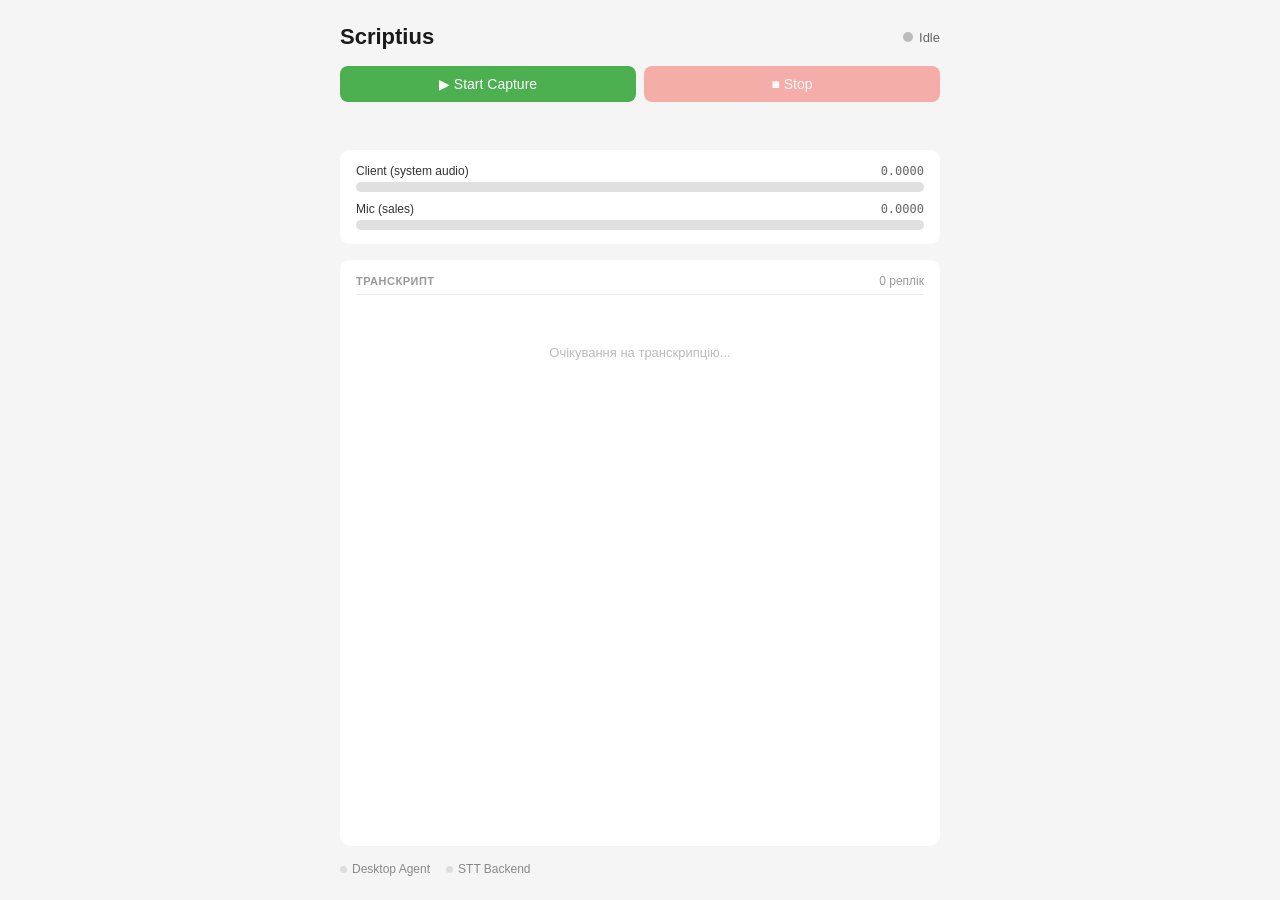
==== server/public/index.html @ f6663f04 "Initial commit: Scriptius live transcription (server + desktop agent) Co-Authored-By: Claude Opus 4." ====
<!DOCTYPE html>
<html lang="uk">
<head>
<meta charset="utf-8">
<meta name="viewport" content="width=device-width, initial-scale=1">
<title>Scriptius — Live Call Transcript</title>
<link rel="stylesheet" href="style.css">
</head>
<body>
  <div class="app">
    <header class="header">
      <h1>Scriptius</h1>
      <div class="status">
        <div class="status-dot" id="statusDot"></div>
        <span id="statusText">Idle</span>
      </div>
    </header>

    <div class="controls">
      <button id="btnStart" class="btn btn-start">&#9654; Start Capture</button>
      <button id="btnStop" class="btn btn-stop" disabled>&#9632; Stop</button>
    </div>

    <div class="error-msg" id="errorMsg"></div>

    <div class="levels">
      <div class="level-group">
        <div class="level-label">
          <span>Client (system audio)</span>
          <span class="level-value" id="systemValue">0.0000</span>
        </div>
        <div class="level-bar-bg">
          <div class="level-bar system" id="systemBar"></div>
        </div>
      </div>
      <div class="level-group">
        <div class="level-label">
          <span>Mic (sales)</span>
          <span class="level-value" id="micValue">0.0000</span>
        </div>
        <div class="level-bar-bg">
          <div class="level-bar mic" id="micBar"></div>
        </div>
      </div>
    </div>

    <div class="transcript-section">
      <div class="transcript-header">
        <div class="section-title">Транскрипт</div>
        <span class="transcript-count" id="transcriptCount">0 реплік</span>
      </div>
      <div class="transcript-list" id="transcriptList">
        <div class="transcript-empty" id="transcriptEmpty">Очікування на транскрипцію...</div>
      </div>
    </div>

    <div class="connections">
      <div class="conn-status">
        <span class="conn-dot" id="agentDot"></span> Desktop Agent
      </div>
      <div class="conn-status">
        <span class="conn-dot" id="backendDot"></span> STT Backend
      </div>
    </div>
  </div>

  <script src="app.js"></script>
</body>
</html>
---- server/public/style.css ----
* { margin: 0; padding: 0; box-sizing: border-box; }

body {
  font-family: -apple-system, BlinkMacSystemFont, 'Segoe UI', sans-serif;
  font-size: 14px;
  color: #333;
  background: #f5f5f5;
  min-height: 100vh;
  display: flex;
  justify-content: center;
  padding: 24px 16px;
}

.app {
  width: 100%;
  max-width: 600px;
  display: flex;
  flex-direction: column;
  gap: 16px;
}

.header {
  display: flex;
  justify-content: space-between;
  align-items: center;
}
.header h1 {
  font-size: 22px;
  font-weight: 700;
  color: #1a1a1a;
}

.status {
  display: flex;
  align-items: center;
  gap: 6px;
  font-size: 13px;
  color: #666;
}
.status-dot {
  width: 10px;
  height: 10px;
  border-radius: 50%;
  background: #bbb;
}
.status-dot.active {
  background: #4CAF50;
  animation: pulse 1.5s infinite;
}
@keyframes pulse {
  0%, 100% { opacity: 1; }
  50% { opacity: 0.4; }
}

.controls {
  display: flex;
  gap: 8px;
}
.btn {
  flex: 1;
  padding: 10px 16px;
  border: none;
  border-radius: 8px;
  font-size: 14px;
  font-weight: 500;
  cursor: pointer;
  transition: opacity 0.15s;
}
.btn:hover { opacity: 0.85; }
.btn:disabled { opacity: 0.4; cursor: not-allowed; }
.btn-start { background: #4CAF50; color: white; }
.btn-stop { background: #f44336; color: white; }

.error-msg {
  color: #f44336;
  font-size: 12px;
  min-height: 16px;
}

.section-title {
  font-size: 11px;
  font-weight: 600;
  text-transform: uppercase;
  letter-spacing: 0.5px;
  color: #999;
}

.levels {
  background: #fff;
  border-radius: 10px;
  padding: 14px 16px;
  display: flex;
  flex-direction: column;
  gap: 10px;
}
.level-group {
  display: flex;
  flex-direction: column;
  gap: 4px;
}
.level-label {
  font-size: 12px;
  font-weight: 500;
  display: flex;
  justify-content: space-between;
}
.level-value {
  font-family: 'SF Mono', 'Menlo', monospace;
  color: #666;
  font-size: 12px;
}
.level-bar-bg {
  height: 10px;
  background: #e0e0e0;
  border-radius: 5px;
  overflow: hidden;
}
.level-bar {
  height: 100%;
  border-radius: 5px;
  width: 0%;
  transition: width 0.3s ease;
}
.level-bar.system { background: #FF9800; }
.level-bar.mic { background: #2196F3; }

.transcript-section {
  background: #fff;
  border-radius: 10px;
  padding: 14px 16px;
  flex: 1;
  display: flex;
  flex-direction: column;
  min-height: 300px;
}
.transcript-header {
  display: flex;
  align-items: center;
  justify-content: space-between;
  margin-bottom: 10px;
  padding-bottom: 6px;
  border-bottom: 1px solid #eee;
}
.transcript-count {
  font-size: 12px;
  color: #999;
  font-weight: 500;
}
.transcript-list {
  flex: 1;
  overflow-y: auto;
  display: flex;
  flex-direction: column;
  gap: 8px;
}
.transcript-entry {
  background: #fafafa;
  border: 1px solid #e8e8e8;
  border-left: 4px solid #ccc;
  border-radius: 8px;
  padding: 10px 12px;
  transition: opacity 0.3s ease, border-left-style 0.3s ease;
}
.transcript-entry.client { border-left-color: #2196F3; }
.transcript-entry.sales { border-left-color: #4CAF50; }
.transcript-entry.interim {
  opacity: 0.7;
  border-left-style: dashed;
}
.transcript-entry.interim .transcript-text {
  color: #888;
  transition: color 0.3s ease;
}
.transcript-entry.processing {
  opacity: 0.7;
  border-left-style: solid;
}
.transcript-entry.processing .transcript-text {
  color: #999;
  font-style: italic;
}
.transcript-entry.processing .typing-dots span {
  animation: none;
  opacity: 0.5;
}
.typing-dots span {
  animation: typingDot 1.4s infinite;
  opacity: 0.3;
  font-size: 18px;
  letter-spacing: 2px;
}
.typing-dots span:nth-child(2) { animation-delay: 0.2s; }
.typing-dots span:nth-child(3) { animation-delay: 0.4s; }
@keyframes typingDot {
  0%, 60%, 100% { opacity: 0.3; }
  30% { opacity: 1; }
}
.transcript-meta {
  display: flex;
  justify-content: space-between;
  align-items: center;
  margin-bottom: 4px;
}
.transcript-speaker {
  font-size: 11px;
  font-weight: 600;
  text-transform: uppercase;
  letter-spacing: 0.3px;
}
.transcript-entry.client .transcript-speaker { color: #1976D2; }
.transcript-entry.sales .transcript-speaker { color: #388E3C; }
.transcript-time {
  font-size: 10px;
  font-family: 'SF Mono', 'Menlo', monospace;
  color: #aaa;
}
.transcript-text {
  font-size: 14px;
  line-height: 1.45;
  color: #333;
  word-wrap: break-word;
}
.transcript-empty {
  text-align: center;
  color: #bbb;
  font-size: 13px;
  padding: 40px 0;
}

.connections {
  display: flex;
  gap: 16px;
  font-size: 12px;
  color: #888;
}
.conn-status {
  display: flex;
  align-items: center;
  gap: 5px;
}
.conn-dot {
  width: 7px;
  height: 7px;
  border-radius: 50%;
  background: #ddd;
  display: inline-block;
}
.conn-dot.connected { background: #4CAF50; }
.conn-dot.error { background: #f44336; }
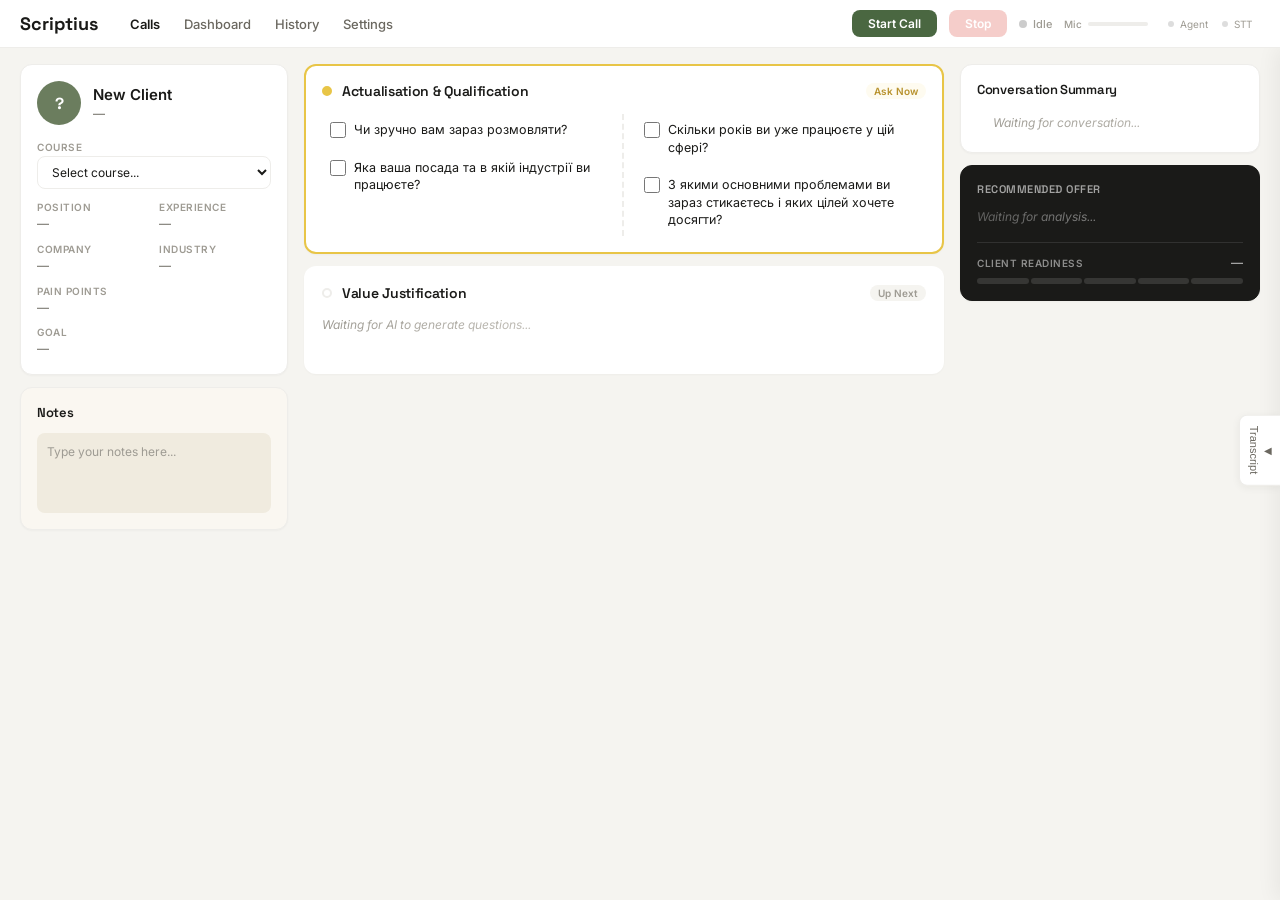
==== commit f8c932e1: "Build full product frontend and complete WebSocket protocol - Add three-column product UI: client pr" ====
--- a/server/public/index.html
+++ b/server/public/index.html
@@ -1,69 +1,295 @@
 <!DOCTYPE html>
 <html lang="uk">
 <head>
-<meta charset="utf-8">
-<meta name="viewport" content="width=device-width, initial-scale=1">
-<title>Scriptius — Live Call Transcript</title>
-<link rel="stylesheet" href="style.css">
+  <meta charset="utf-8" />
+  <meta name="viewport" content="width=device-width, initial-scale=1.0" />
+  <title>Scriptius — AI Sales Assistant</title>
+  <link rel="preconnect" href="https://fonts.googleapis.com" />
+  <link rel="preconnect" href="https://fonts.gstatic.com" crossorigin />
+  <link href="https://fonts.googleapis.com/css2?family=Inter:wght@400;500;600;700&family=Space+Grotesk:wght@500;600;700&display=swap" rel="stylesheet" />
+  <link rel="stylesheet" href="style.css" />
 </head>
 <body>
-  <div class="app">
-    <header class="header">
-      <h1>Scriptius</h1>
+
+<!-- ── Header ──────────────────────────────────────────────── -->
+<header class="header">
+  <div class="header-left">
+    <span class="logo">Scriptius</span>
+    <nav class="nav">
+      <a href="#calls" class="nav-link active" data-page="calls">Calls</a>
+      <a href="#dashboard" class="nav-link" data-page="dashboard">Dashboard</a>
+      <a href="#history" class="nav-link" data-page="history">History</a>
+      <a href="#settings" class="nav-link" data-page="settings">Settings</a>
+    </nav>
+  </div>
+  <div class="header-right">
+    <div class="header-controls">
+      <button id="btnStart" class="btn btn-start">Start Call</button>
+      <button id="btnStop" class="btn btn-stop" disabled>Stop</button>
       <div class="status">
-        <div class="status-dot" id="statusDot"></div>
+        <div id="statusDot" class="status-dot"></div>
         <span id="statusText">Idle</span>
       </div>
-    </header>
-
-    <div class="controls">
-      <button id="btnStart" class="btn btn-start">&#9654; Start Capture</button>
-      <button id="btnStop" class="btn btn-stop" disabled>&#9632; Stop</button>
-    </div>
-
-    <div class="error-msg" id="errorMsg"></div>
-
-    <div class="levels">
-      <div class="level-group">
-        <div class="level-label">
-          <span>Client (system audio)</span>
-          <span class="level-value" id="systemValue">0.0000</span>
-        </div>
-        <div class="level-bar-bg">
-          <div class="level-bar system" id="systemBar"></div>
-        </div>
-      </div>
-      <div class="level-group">
-        <div class="level-label">
-          <span>Mic (sales)</span>
-          <span class="level-value" id="micValue">0.0000</span>
-        </div>
-        <div class="level-bar-bg">
-          <div class="level-bar mic" id="micBar"></div>
-        </div>
-      </div>
-    </div>
-
-    <div class="transcript-section">
-      <div class="transcript-header">
-        <div class="section-title">Транскрипт</div>
-        <span class="transcript-count" id="transcriptCount">0 реплік</span>
-      </div>
-      <div class="transcript-list" id="transcriptList">
-        <div class="transcript-empty" id="transcriptEmpty">Очікування на транскрипцію...</div>
-      </div>
-    </div>
-
+      <div class="mic-level-inline">
+        <span class="mic-level-label">Mic</span>
+        <div class="level-track">
+          <div id="micBar" class="level-fill mic"></div>
+        </div>
+      </div>
+    </div>
     <div class="connections">
-      <div class="conn-status">
-        <span class="conn-dot" id="agentDot"></span> Desktop Agent
-      </div>
-      <div class="conn-status">
-        <span class="conn-dot" id="backendDot"></span> STT Backend
-      </div>
-    </div>
-  </div>
-
-  <script src="app.js"></script>
+      <span id="agentDot" class="conn-dot"></span>
+      <span class="conn-label">Agent</span>
+      <span id="backendDot" class="conn-dot"></span>
+      <span class="conn-label">STT</span>
+    </div>
+  </div>
+</header>
+
+<!-- ── Error ───────────────────────────────────────────────── -->
+<div class="error-msg" id="errorMsg"></div>
+
+<!-- ── Page: Calls ─────────────────────────────────────────── -->
+<div id="page-calls" class="page active">
+  <div class="calls-layout">
+
+    <!-- Left Sidebar: Profile + Notes -->
+    <aside class="sidebar-left">
+      <div class="card profile-card">
+        <div class="profile-header">
+          <div id="avatar" class="avatar">?</div>
+          <div class="profile-info">
+            <div id="clientName" class="client-name">New Client</div>
+            <div id="clientRole" class="client-role">&mdash;</div>
+          </div>
+        </div>
+
+        <div class="profile-field course-field">
+          <label class="field-label">Course</label>
+          <select id="courseSelect" class="course-select">
+            <option value="">Select course...</option>
+            <option value="Управління командою">Управління командою &mdash; $500</option>
+            <option value="Excel для бізнесу">Excel для бізнесу &mdash; $500</option>
+          </select>
+        </div>
+
+        <div class="profile-grid">
+          <div class="profile-field">
+            <span class="field-label">Position</span>
+            <span id="fieldPosition" class="field-value">&mdash;</span>
+          </div>
+          <div class="profile-field">
+            <span class="field-label">Experience</span>
+            <span id="statExperience" class="field-value">&mdash;</span>
+          </div>
+          <div class="profile-field">
+            <span class="field-label">Company</span>
+            <span id="statCompany" class="field-value">&mdash;</span>
+          </div>
+          <div class="profile-field">
+            <span class="field-label">Industry</span>
+            <span id="statIndustry" class="field-value">&mdash;</span>
+          </div>
+          <div class="profile-field full-width">
+            <span class="field-label">Pain Points</span>
+            <span id="fieldPainPoints" class="field-value">&mdash;</span>
+          </div>
+          <div class="profile-field full-width">
+            <span class="field-label">Goal</span>
+            <span id="fieldGoal" class="field-value">&mdash;</span>
+          </div>
+        </div>
+      </div>
+
+      <div class="card notes-card">
+        <div class="card-header">
+          <h3>Notes</h3>
+        </div>
+        <div id="notesBody" class="notes-body" contenteditable="true" data-placeholder="Type your notes here..."></div>
+      </div>
+    </aside>
+
+    <!-- Center: Script Sections -->
+    <main class="content-center">
+      <!-- Qualification Section -->
+      <div id="sectionQualification" class="script-section active">
+        <div class="section-header">
+          <div class="section-dot active"></div>
+          <h3 class="section-title">Actualisation &amp; Qualification</h3>
+          <span class="section-badge ask-now">Ask Now</span>
+        </div>
+        <div class="questions-grid">
+          <div class="questions-group">
+            <div class="question-item" data-qid="q-available">
+              <input type="checkbox" class="question-check" />
+              <span class="question-text">Чи зручно вам зараз розмовляти?</span>
+              <span class="question-badge"></span>
+            </div>
+            <div class="question-item" data-qid="q-role">
+              <input type="checkbox" class="question-check" />
+              <span class="question-text">Яка ваша посада та в якій індустрії ви працюєте?</span>
+              <span class="question-badge"></span>
+            </div>
+          </div>
+          <div class="questions-group">
+            <div class="question-item" data-qid="q-experience">
+              <input type="checkbox" class="question-check" />
+              <span class="question-text">Скільки років ви уже працюєте у цій сфері?</span>
+              <span class="question-badge"></span>
+            </div>
+            <div class="question-item" data-qid="q-pain">
+              <input type="checkbox" class="question-check" />
+              <span class="question-text">З якими основними проблемами ви зараз стикаєтесь і яких цілей хочете досягти?</span>
+              <span class="question-badge"></span>
+            </div>
+          </div>
+        </div>
+      </div>
+
+      <!-- Value Justification Section -->
+      <div id="sectionValue" class="script-section">
+        <div class="section-header">
+          <div class="section-dot"></div>
+          <h3 class="section-title">Value Justification</h3>
+          <span class="section-badge up-next">Up Next</span>
+        </div>
+        <div id="valueBody" class="value-body">
+          <span class="waiting-text">Waiting for AI to generate questions...</span>
+        </div>
+      </div>
+    </main>
+
+    <!-- Right Sidebar: Summary + Offer -->
+    <aside class="sidebar-right">
+      <div class="card summary-card">
+        <h3 class="card-title">Conversation Summary</h3>
+        <ul id="summaryList" class="summary-list">
+          <li class="waiting-text">Waiting for conversation...</li>
+        </ul>
+        <div id="sentimentRow" class="sentiment-row" style="display:none">
+          <span class="row-label">Sentiment</span>
+          <span id="sentimentBadge" class="sentiment-badge"></span>
+        </div>
+        <div id="objectionRow" class="objection-row" style="display:none">
+          <span class="row-label">Objection</span>
+          <span id="objectionText" class="objection-text"></span>
+        </div>
+      </div>
+
+      <div class="card offer-card">
+        <h3 class="card-title">Recommended Offer</h3>
+        <div id="offerText" class="offer-text waiting-text-light">Waiting for analysis...</div>
+        <div id="priceRow" class="price-row" style="display:none">
+          <span id="priceCurrent" class="price-value"></span>
+        </div>
+        <div class="readiness-bar">
+          <div class="readiness-header">
+            <span class="readiness-label">Client Readiness</span>
+            <span id="readinessValue" class="readiness-value">&mdash;</span>
+          </div>
+          <div class="readiness-segments">
+            <div class="readiness-segment"></div>
+            <div class="readiness-segment"></div>
+            <div class="readiness-segment"></div>
+            <div class="readiness-segment"></div>
+            <div class="readiness-segment"></div>
+          </div>
+        </div>
+      </div>
+    </aside>
+
+  </div>
+</div>
+
+<!-- ── Page: Call Summary ──────────────────────────────────── -->
+<div id="page-call-summary" class="page">
+  <div class="summary-layout">
+    <div class="summary-main">
+      <div class="card summary-header-card">
+        <div class="summary-header-row">
+          <h2>Call Summary</h2>
+          <span class="badge badge-completed">Completed</span>
+        </div>
+        <div id="summaryMeta" class="summary-meta"></div>
+      </div>
+
+      <div class="card scores-card">
+        <h3 class="card-title">Section Scores</h3>
+        <div class="score-row">
+          <span class="score-icon done">&#10003;</span>
+          <span class="score-label">Qualification</span>
+          <span id="scoreQualDetail" class="score-detail"></span>
+        </div>
+        <div class="score-row">
+          <span class="score-icon done">&#10003;</span>
+          <span class="score-label">Value Justification</span>
+          <span id="scoreValueDetail" class="score-detail"></span>
+        </div>
+        <div class="score-total">
+          <span class="score-label">Total</span>
+          <span id="totalQuestions" class="score-detail"></span>
+        </div>
+      </div>
+
+      <div class="card feedback-card">
+        <h3 class="card-title">Feedback</h3>
+        <div class="feedback-section">
+          <span class="feedback-label good">What went well</span>
+          <p class="feedback-placeholder">Call feedback will appear here in a future update.</p>
+        </div>
+        <div class="feedback-section">
+          <span class="feedback-label improve">Areas to improve</span>
+          <p class="feedback-placeholder">Improvement suggestions will appear here in a future update.</p>
+        </div>
+      </div>
+    </div>
+    <div class="summary-sidebar">
+      <div class="card">
+        <h3 class="card-title">Notes</h3>
+        <div id="summaryNotesBody" class="notes-body readonly"></div>
+      </div>
+    </div>
+  </div>
+</div>
+
+<!-- ── Page: Dashboard ─────────────────────────────────────── -->
+<div id="page-dashboard" class="page">
+  <div class="coming-soon"><h1>Dashboard</h1><p>Coming Soon</p></div>
+</div>
+
+<!-- ── Page: History ───────────────────────────────────────── -->
+<div id="page-history" class="page">
+  <div class="coming-soon"><h1>History</h1><p>Coming Soon</p></div>
+</div>
+
+<!-- ── Page: Settings ──────────────────────────────────────── -->
+<div id="page-settings" class="page">
+  <div class="coming-soon"><h1>Settings</h1><p>Coming Soon</p></div>
+</div>
+
+<!-- ── Transcript Slide-out Panel ──────────────────────────── -->
+<div id="transcriptPanel" class="transcript-panel" aria-hidden="true">
+  <div class="transcript-panel-header">
+    <h3>Live Transcript</h3>
+    <span id="transcriptCount" class="transcript-count">0 replies</span>
+    <button id="transcriptClose" class="transcript-close">&times;</button>
+  </div>
+  <div id="transcriptList" class="transcript-list">
+    <div id="transcriptEmpty" class="transcript-empty">Waiting for transcription...</div>
+  </div>
+</div>
+<button id="transcriptToggle" class="transcript-toggle">
+  <span class="toggle-arrow">&#9664;</span>
+  <span>Transcript</span>
+</button>
+
+<!-- Hidden: system audio level (used internally, not displayed in new UI) -->
+<div style="display:none">
+  <div id="systemBar"></div>
+  <div id="systemValue">0</div>
+  <div id="micValue">0</div>
+</div>
+
+<script src="app.js"></script>
 </body>
 </html>
--- a/server/public/style.css
+++ b/server/public/style.css
@@ -1,249 +1,1135 @@
-* { margin: 0; padding: 0; box-sizing: border-box; }
+/* ── Variables ──────────────────────────────────────────────── */
+:root {
+  --bg: #F5F4F0;
+  --surface: #FFFFFF;
+  --surface-warm: #FAF7F1;
+  --surface-warm-deep: #F0EBDF;
+  --border: #EEEDEA;
+  --text-primary: #1A1A18;
+  --text-secondary: #6B6860;
+  --text-muted: #9E9B93;
+  --green: #4A6741;
+  --green-light: #6BBF6A;
+  --green-check: #5A8C52;
+  --green-bg: rgba(90, 140, 82, 0.08);
+  --red: #E8837C;
+  --red-accent: #c0392b;
+  --red-bg: rgba(232, 131, 124, 0.08);
+  --yellow: #E8C547;
+  --yellow-bg: rgba(232, 197, 71, 0.08);
+  --blue: #5B8DEF;
+  --radius-sm: 8px;
+  --radius-md: 12px;
+  --radius-pill: 100px;
+  --shadow-sm: 0 1px 2px rgba(26, 26, 24, 0.03);
+  --shadow-md: 0 2px 8px rgba(26, 26, 24, 0.06);
+  --transition: 0.2s cubic-bezier(0.4, 0, 0.2, 1);
+}
+
+/* ── Reset & Base ──────────────────────────────────────────── */
+*, *::before, *::after { margin: 0; padding: 0; box-sizing: border-box; }
 
 body {
-  font-family: -apple-system, BlinkMacSystemFont, 'Segoe UI', sans-serif;
-  font-size: 14px;
-  color: #333;
-  background: #f5f5f5;
+  font-family: 'Inter', -apple-system, BlinkMacSystemFont, sans-serif;
+  font-size: 13px;
+  color: var(--text-primary);
+  background: var(--bg);
   min-height: 100vh;
-  display: flex;
+  -webkit-font-smoothing: antialiased;
+}
+
+h1, h2, h3 {
+  font-family: 'Space Grotesk', 'Inter', sans-serif;
+  letter-spacing: -0.3px;
+}
+
+/* ── Header ────────────────────────────────────────────────── */
+.header {
+  height: 48px;
+  background: var(--surface);
+  border-bottom: 1px solid var(--border);
+  display: flex;
+  align-items: center;
+  justify-content: space-between;
+  padding: 0 20px;
+  position: sticky;
+  top: 0;
+  z-index: 100;
+}
+
+.header-left {
+  display: flex;
+  align-items: center;
+  gap: 32px;
+}
+
+.logo {
+  font-family: 'Space Grotesk', sans-serif;
+  font-weight: 700;
+  font-size: 18px;
+  color: var(--text-primary);
+}
+
+.nav {
+  display: flex;
+  gap: 24px;
+}
+
+.nav-link {
+  text-decoration: none;
+  color: var(--text-secondary);
+  font-size: 13px;
+  font-weight: 500;
+  padding: 4px 0;
+  transition: color var(--transition);
+}
+
+.nav-link:hover { color: var(--text-primary); }
+.nav-link.active { color: var(--text-primary); font-weight: 600; }
+
+.header-right {
+  display: flex;
+  align-items: center;
+  gap: 20px;
+}
+
+.header-controls {
+  display: flex;
+  align-items: center;
+  gap: 12px;
+}
+
+/* ── Buttons ───────────────────────────────────────────────── */
+.btn {
+  border: none;
+  border-radius: var(--radius-sm);
+  padding: 6px 16px;
+  font-size: 12px;
+  font-weight: 600;
+  cursor: pointer;
+  transition: all var(--transition);
+  font-family: inherit;
+}
+
+.btn:disabled { opacity: 0.4; cursor: not-allowed; }
+
+.btn-start {
+  background: var(--green);
+  color: #fff;
+}
+.btn-start:hover:not(:disabled) { background: #3d5736; }
+
+.btn-stop {
+  background: var(--red);
+  color: #fff;
+}
+.btn-stop:hover:not(:disabled) { background: #d4625b; }
+
+/* ── Status ────────────────────────────────────────────────── */
+.status {
+  display: flex;
+  align-items: center;
+  gap: 6px;
+}
+
+.status-dot {
+  width: 8px;
+  height: 8px;
+  border-radius: 50%;
+  background: #ccc;
+}
+
+.status-dot.active {
+  background: var(--green-light);
+  animation: pulse 1.5s infinite;
+}
+
+#statusText {
+  font-size: 11px;
+  color: var(--text-muted);
+  font-weight: 500;
+}
+
+@keyframes pulse {
+  0%, 100% { opacity: 1; }
+  50% { opacity: 0.4; }
+}
+
+/* ── Mic Level (header inline) ─────────────────────────────── */
+.mic-level-inline {
+  display: flex;
+  align-items: center;
+  gap: 6px;
+}
+
+.mic-level-label {
+  font-size: 10px;
+  color: var(--text-muted);
+  font-weight: 500;
+}
+
+.level-track {
+  width: 60px;
+  height: 4px;
+  background: var(--border);
+  border-radius: 2px;
+  overflow: hidden;
+}
+
+.level-fill {
+  height: 100%;
+  border-radius: 2px;
+  transition: width 0.1s linear;
+  width: 0%;
+}
+
+.level-fill.mic { background: var(--blue); }
+
+/* ── Connection Dots ───────────────────────────────────────── */
+.connections {
+  display: flex;
+  align-items: center;
+  gap: 6px;
+}
+
+.conn-dot {
+  width: 6px;
+  height: 6px;
+  border-radius: 50%;
+  background: #ddd;
+  display: inline-block;
+}
+
+.conn-dot.connected { background: var(--green-light); }
+.conn-dot.error { background: var(--red); }
+
+.conn-label {
+  font-size: 10px;
+  color: var(--text-muted);
+  margin-right: 8px;
+}
+
+/* ── Error ──────────────────────────────────────────────────── */
+.error-msg {
+  background: var(--red-bg);
+  color: var(--red-accent);
+  font-size: 12px;
+  padding: 0;
+  max-height: 0;
+  overflow: hidden;
+  transition: all var(--transition);
+  text-align: center;
+}
+
+.error-msg:not(:empty) {
+  padding: 8px 20px;
+  max-height: 60px;
+}
+
+/* ── Pages ──────────────────────────────────────────────────── */
+.page { display: none; }
+.page.active { display: block; }
+
+/* ── Three-Column Layout ───────────────────────────────────── */
+.calls-layout {
+  display: flex;
+  gap: 16px;
+  padding: 16px 20px;
+  min-height: calc(100vh - 48px);
+  transition: padding-right 0.3s cubic-bezier(0.4, 0, 0.2, 1);
+}
+
+body.transcript-open .calls-layout {
+  padding-right: 460px;
+}
+
+/* ── Cards ──────────────────────────────────────────────────── */
+.card {
+  background: var(--surface);
+  border: 1px solid var(--border);
+  border-radius: var(--radius-md);
+  padding: 16px;
+  box-shadow: var(--shadow-sm);
+}
+
+.card-header {
+  margin-bottom: 8px;
+}
+
+.card-header h3, .card-title {
+  font-size: 13px;
+  font-weight: 600;
+  color: var(--text-primary);
+  margin-bottom: 12px;
+}
+
+/* ── Left Sidebar ──────────────────────────────────────────── */
+.sidebar-left {
+  width: 268px;
+  min-width: 268px;
+  display: flex;
+  flex-direction: column;
+  gap: 12px;
+}
+
+/* ── Profile Card ──────────────────────────────────────────── */
+.profile-header {
+  display: flex;
+  align-items: center;
+  gap: 12px;
+  margin-bottom: 16px;
+}
+
+.avatar {
+  width: 44px;
+  height: 44px;
+  border-radius: 50%;
+  background: #6B7D5E;
+  color: #fff;
+  display: flex;
+  align-items: center;
   justify-content: center;
-  padding: 24px 16px;
-}
-
-.app {
+  font-family: 'Space Grotesk', sans-serif;
+  font-weight: 700;
+  font-size: 16px;
+  flex-shrink: 0;
+}
+
+.client-name {
+  font-weight: 600;
+  font-size: 15px;
+  color: var(--text-primary);
+}
+
+.client-role {
+  font-size: 12px;
+  color: var(--text-secondary);
+  margin-top: 2px;
+}
+
+.course-field {
+  margin-bottom: 12px;
+}
+
+.course-select {
   width: 100%;
-  max-width: 600px;
+  padding: 7px 10px;
+  border: 1px solid var(--border);
+  border-radius: var(--radius-sm);
+  font-size: 12px;
+  font-family: inherit;
+  color: var(--text-primary);
+  background: var(--surface);
+  cursor: pointer;
+  outline: none;
+  transition: border-color var(--transition);
+}
+
+.course-select:focus { border-color: var(--green); }
+
+.profile-grid {
+  display: grid;
+  grid-template-columns: 1fr 1fr;
+  gap: 10px;
+}
+
+.profile-field.full-width { grid-column: 1 / -1; }
+
+.field-label {
+  display: block;
+  font-size: 10px;
+  font-weight: 600;
+  color: var(--text-muted);
+  text-transform: uppercase;
+  letter-spacing: 0.5px;
+  margin-bottom: 3px;
+}
+
+.field-value {
+  display: block;
+  font-size: 12px;
+  color: var(--text-secondary);
+  line-height: 1.4;
+  word-break: break-word;
+}
+
+/* ── Notes Card ────────────────────────────────────────────── */
+.notes-card {
+  background: var(--surface-warm);
+}
+
+.notes-body {
+  min-height: 80px;
+  padding: 10px;
+  background: var(--surface-warm-deep);
+  border-radius: var(--radius-sm);
+  font-size: 12px;
+  line-height: 1.5;
+  color: var(--text-primary);
+  outline: none;
+  cursor: text;
+}
+
+.notes-body:empty::before {
+  content: attr(data-placeholder);
+  color: var(--text-muted);
+  pointer-events: none;
+}
+
+.notes-body.readonly {
+  cursor: default;
+  background: var(--surface-warm);
+}
+
+/* ── Center Content ────────────────────────────────────────── */
+.content-center {
+  flex: 1;
   display: flex;
   flex-direction: column;
-  gap: 16px;
-}
-
-.header {
-  display: flex;
-  justify-content: space-between;
-  align-items: center;
-}
-.header h1 {
-  font-size: 22px;
-  font-weight: 700;
-  color: #1a1a1a;
-}
-
-.status {
-  display: flex;
-  align-items: center;
-  gap: 6px;
-  font-size: 13px;
-  color: #666;
-}
-.status-dot {
+  gap: 12px;
+  min-width: 0;
+}
+
+/* ── Script Sections ───────────────────────────────────────── */
+.script-section {
+  background: var(--surface);
+  border: 2px solid transparent;
+  border-radius: var(--radius-md);
+  padding: 16px;
+  box-shadow: var(--shadow-sm);
+  transition: border-color var(--transition), opacity var(--transition);
+}
+
+.script-section.active { border-color: var(--yellow); }
+.script-section.covered { opacity: 0.55; }
+
+.section-header {
+  display: flex;
+  align-items: center;
+  gap: 10px;
+  margin-bottom: 14px;
+}
+
+.section-dot {
   width: 10px;
   height: 10px;
   border-radius: 50%;
-  background: #bbb;
-}
-.status-dot.active {
-  background: #4CAF50;
-  animation: pulse 1.5s infinite;
-}
-@keyframes pulse {
-  0%, 100% { opacity: 1; }
-  50% { opacity: 0.4; }
-}
-
-.controls {
-  display: flex;
+  border: 2px solid var(--border);
+  background: transparent;
+  flex-shrink: 0;
+  position: relative;
+}
+
+.section-dot.active {
+  border-color: var(--yellow);
+  background: var(--yellow);
+}
+
+.section-dot.done {
+  border-color: var(--green-check);
+  background: var(--green-check);
+}
+
+.section-dot.done::after {
+  content: '';
+  position: absolute;
+  top: 1px;
+  left: 2.5px;
+  width: 3px;
+  height: 5px;
+  border: solid #fff;
+  border-width: 0 1.5px 1.5px 0;
+  transform: rotate(45deg);
+}
+
+.section-title {
+  font-size: 14px;
+  font-weight: 600;
+  color: var(--text-primary);
+  margin-bottom: 0;
+}
+
+.section-badge {
+  font-size: 10px;
+  font-weight: 600;
+  padding: 2px 8px;
+  border-radius: var(--radius-pill);
+  margin-left: auto;
+  white-space: nowrap;
+}
+
+.section-badge.ask-now {
+  background: var(--yellow-bg);
+  color: #b8922e;
+}
+
+.section-badge.up-next {
+  background: var(--bg);
+  color: var(--text-muted);
+}
+
+.section-badge.covered {
+  background: var(--green-bg);
+  color: var(--green-check);
+}
+
+/* ── Questions ─────────────────────────────────────────────── */
+.questions-grid {
+  display: grid;
+  grid-template-columns: 1fr 1fr;
+  gap: 0;
+}
+
+.questions-group {
+  display: flex;
+  flex-direction: column;
+  gap: 6px;
+  padding: 0 12px;
+}
+
+.questions-group:first-child {
+  padding-left: 0;
+  border-right: 2px dashed var(--border);
+}
+
+.questions-group:last-child { padding-right: 0; }
+
+.question-item {
+  display: flex;
+  align-items: flex-start;
   gap: 8px;
-}
-.btn {
-  flex: 1;
-  padding: 10px 16px;
-  border: none;
-  border-radius: 8px;
-  font-size: 14px;
+  padding: 7px 8px;
+  border-radius: var(--radius-sm);
+  transition: background var(--transition);
+}
+
+.question-item:hover { background: var(--bg); }
+
+.question-check {
+  width: 16px;
+  height: 16px;
+  margin-top: 1px;
+  accent-color: var(--green-check);
+  cursor: pointer;
+  flex-shrink: 0;
+}
+
+.question-text {
+  font-size: 12.5px;
+  color: var(--text-primary);
+  line-height: 1.4;
+}
+
+.question-badge {
+  font-size: 9px;
+  font-weight: 600;
+  padding: 1px 6px;
+  border-radius: var(--radius-pill);
+  margin-left: auto;
+  white-space: nowrap;
+  display: none;
+}
+
+/* Auto-checked by AI */
+.question-item.auto-checked .question-text {
+  color: var(--green-check);
+}
+
+.question-item.auto-checked .question-text::after {
+  content: ' \2014 asked';
+  color: var(--green-check);
+  font-size: 10px;
   font-weight: 500;
-  cursor: pointer;
-  transition: opacity 0.15s;
-}
-.btn:hover { opacity: 0.85; }
-.btn:disabled { opacity: 0.4; cursor: not-allowed; }
-.btn-start { background: #4CAF50; color: white; }
-.btn-stop { background: #f44336; color: white; }
-
-.error-msg {
-  color: #f44336;
-  font-size: 12px;
-  min-height: 16px;
-}
-
-.section-title {
-  font-size: 11px;
-  font-weight: 600;
+}
+
+.question-item.auto-checked .question-check {
+  pointer-events: none;
+}
+
+/* Dismissed (answered without asking) */
+.question-item.dismissed .question-text {
+  color: var(--text-muted);
+  text-decoration: line-through;
+}
+
+.question-item.dismissed .question-badge {
+  display: inline-block;
+  background: var(--bg);
+  color: var(--text-muted);
+}
+
+.question-item.dismissed .question-badge::before {
+  content: 'Not relevant';
+}
+
+.question-item.dismissed .question-check {
+  display: none;
+}
+
+/* ── Value Body ────────────────────────────────────────────── */
+.value-body {
+  min-height: 40px;
+}
+
+.value-group {
+  margin-bottom: 8px;
+}
+
+.value-group-label {
+  font-size: 10px;
+  font-weight: 600;
+  color: var(--text-muted);
   text-transform: uppercase;
   letter-spacing: 0.5px;
-  color: #999;
-}
-
-.levels {
-  background: #fff;
-  border-radius: 10px;
+  margin-bottom: 6px;
+  padding-left: 2px;
+}
+
+/* Questions loaded animation */
+.script-section.questions-loaded {
+  animation: flashHighlight 1.5s ease-out;
+}
+
+@keyframes flashHighlight {
+  0% { border-color: var(--green-light); box-shadow: 0 0 20px rgba(107, 191, 106, 0.2); }
+  100% { border-color: transparent; box-shadow: none; }
+}
+
+/* ── Right Sidebar ─────────────────────────────────────────── */
+.sidebar-right {
+  width: 300px;
+  min-width: 300px;
+  display: flex;
+  flex-direction: column;
+  gap: 12px;
+}
+
+/* ── Summary Card ──────────────────────────────────────────── */
+.summary-list {
+  list-style: none;
+  padding: 0;
+}
+
+.summary-list li {
+  position: relative;
+  padding: 4px 0 4px 16px;
+  font-size: 12px;
+  line-height: 1.5;
+  color: var(--text-secondary);
+}
+
+.summary-list li:not(.waiting-text)::before {
+  content: '';
+  position: absolute;
+  left: 0;
+  top: 10px;
+  width: 5px;
+  height: 5px;
+  border-radius: 50%;
+  background: var(--text-muted);
+}
+
+.sentiment-row, .objection-row {
+  display: flex;
+  align-items: center;
+  gap: 8px;
+  margin-top: 12px;
+  padding-top: 12px;
+  border-top: 1px solid var(--border);
+}
+
+.row-label {
+  font-size: 10px;
+  font-weight: 600;
+  color: var(--text-muted);
+  text-transform: uppercase;
+  letter-spacing: 0.5px;
+}
+
+.sentiment-badge {
+  font-size: 11px;
+  font-weight: 500;
+  padding: 3px 10px;
+  border-radius: var(--radius-pill);
+  background: var(--bg);
+  color: var(--text-secondary);
+}
+
+.sentiment-badge.positive { background: var(--green-bg); color: var(--green-check); }
+.sentiment-badge.neutral { background: var(--bg); color: var(--text-secondary); }
+.sentiment-badge.skeptical { background: var(--yellow-bg); color: #b8922e; }
+.sentiment-badge.negative { background: var(--red-bg); color: var(--red-accent); }
+
+.objection-text {
+  font-size: 12px;
+  color: var(--text-secondary);
+  line-height: 1.4;
+}
+
+/* ── Offer Card (dark) ─────────────────────────────────────── */
+.offer-card {
+  background: var(--text-primary);
+  border-color: var(--text-primary);
+  color: #fff;
+}
+
+.offer-card .card-title {
+  color: rgba(255, 255, 255, 0.6);
+  font-size: 11px;
+  text-transform: uppercase;
+  letter-spacing: 0.5px;
+}
+
+.offer-text {
+  font-size: 12px;
+  line-height: 1.5;
+  color: rgba(255, 255, 255, 0.85);
+}
+
+.offer-text ul {
+  list-style: none;
+  padding: 0;
+}
+
+.offer-text li {
+  padding: 3px 0 3px 14px;
+  position: relative;
+}
+
+.offer-text li::before {
+  content: '\2022';
+  position: absolute;
+  left: 0;
+  color: rgba(255, 255, 255, 0.4);
+}
+
+.price-row {
+  margin-top: 12px;
+  padding-top: 12px;
+  border-top: 1px solid rgba(255, 255, 255, 0.1);
+}
+
+.price-value {
+  font-family: 'Space Grotesk', sans-serif;
+  font-size: 36px;
+  font-weight: 700;
+  color: #fff;
+}
+
+/* ── Readiness Bar ─────────────────────────────────────────── */
+.readiness-bar {
+  margin-top: 16px;
+  padding-top: 12px;
+  border-top: 1px solid rgba(255, 255, 255, 0.1);
+}
+
+.readiness-header {
+  display: flex;
+  justify-content: space-between;
+  align-items: center;
+  margin-bottom: 8px;
+}
+
+.readiness-label {
+  font-size: 10px;
+  font-weight: 600;
+  color: rgba(255, 255, 255, 0.5);
+  text-transform: uppercase;
+  letter-spacing: 0.5px;
+}
+
+.readiness-value {
+  font-size: 12px;
+  font-weight: 600;
+  color: rgba(255, 255, 255, 0.6);
+}
+
+.readiness-segments {
+  display: flex;
+  gap: 2px;
+}
+
+.readiness-segment {
+  flex: 1;
+  height: 6px;
+  border-radius: 3px;
+  background: rgba(255, 255, 255, 0.12);
+  transition: background var(--transition);
+}
+
+.readiness-segment.filled { background: var(--green-light); }
+
+/* ── Waiting / Shimmer ─────────────────────────────────────── */
+.waiting-text {
+  color: var(--text-muted);
+  font-size: 12px;
+  font-style: italic;
+  background: linear-gradient(90deg, var(--text-muted), #c0bdb6, var(--text-muted));
+  background-size: 200% 100%;
+  -webkit-background-clip: text;
+  -webkit-text-fill-color: transparent;
+  background-clip: text;
+  animation: shimmer 2s infinite linear;
+}
+
+.waiting-text-light {
+  color: rgba(255, 255, 255, 0.4);
+  font-size: 12px;
+  font-style: italic;
+  background: linear-gradient(90deg, rgba(255,255,255,0.3), rgba(255,255,255,0.6), rgba(255,255,255,0.3));
+  background-size: 200% 100%;
+  -webkit-background-clip: text;
+  -webkit-text-fill-color: transparent;
+  background-clip: text;
+  animation: shimmer 2s infinite linear;
+}
+
+@keyframes shimmer {
+  0% { background-position: 200% 0; }
+  100% { background-position: -200% 0; }
+}
+
+/* ── Transcript Slide-out Panel ────────────────────────────── */
+.transcript-panel {
+  position: fixed;
+  top: 48px;
+  right: 0;
+  width: 440px;
+  height: calc(100vh - 48px);
+  background: var(--surface);
+  border-left: 1px solid var(--border);
+  box-shadow: -4px 0 20px rgba(0, 0, 0, 0.06);
+  transform: translateX(100%);
+  transition: transform 0.3s cubic-bezier(0.4, 0, 0.2, 1);
+  z-index: 90;
+  display: flex;
+  flex-direction: column;
+}
+
+body.transcript-open .transcript-panel {
+  transform: translateX(0);
+}
+
+.transcript-panel-header {
+  display: flex;
+  align-items: center;
+  gap: 12px;
   padding: 14px 16px;
+  border-bottom: 1px solid var(--border);
+  flex-shrink: 0;
+}
+
+.transcript-panel-header h3 {
+  font-size: 14px;
+  font-weight: 600;
+}
+
+.transcript-count {
+  font-size: 11px;
+  color: var(--text-muted);
+  font-weight: 500;
+}
+
+.transcript-close {
+  margin-left: auto;
+  background: none;
+  border: none;
+  font-size: 20px;
+  color: var(--text-muted);
+  cursor: pointer;
+  padding: 0 4px;
+  line-height: 1;
+}
+
+.transcript-close:hover { color: var(--text-primary); }
+
+/* ── Transcript Toggle Button ──────────────────────────────── */
+.transcript-toggle {
+  position: fixed;
+  right: 0;
+  top: 50%;
+  transform: translateY(-50%);
+  background: var(--surface);
+  border: 1px solid var(--border);
+  border-right: none;
+  border-radius: var(--radius-sm) 0 0 var(--radius-sm);
+  padding: 10px 8px;
+  font-size: 11px;
+  font-weight: 500;
+  color: var(--text-secondary);
+  cursor: pointer;
+  z-index: 91;
   display: flex;
   flex-direction: column;
-  gap: 10px;
-}
-.level-group {
-  display: flex;
-  flex-direction: column;
+  align-items: center;
   gap: 4px;
-}
-.level-label {
-  font-size: 12px;
-  font-weight: 500;
-  display: flex;
-  justify-content: space-between;
-}
-.level-value {
-  font-family: 'SF Mono', 'Menlo', monospace;
-  color: #666;
-  font-size: 12px;
-}
-.level-bar-bg {
-  height: 10px;
-  background: #e0e0e0;
-  border-radius: 5px;
-  overflow: hidden;
-}
-.level-bar {
-  height: 100%;
-  border-radius: 5px;
-  width: 0%;
-  transition: width 0.3s ease;
-}
-.level-bar.system { background: #FF9800; }
-.level-bar.mic { background: #2196F3; }
-
-.transcript-section {
-  background: #fff;
-  border-radius: 10px;
-  padding: 14px 16px;
-  flex: 1;
-  display: flex;
-  flex-direction: column;
-  min-height: 300px;
-}
-.transcript-header {
-  display: flex;
-  align-items: center;
-  justify-content: space-between;
-  margin-bottom: 10px;
-  padding-bottom: 6px;
-  border-bottom: 1px solid #eee;
-}
-.transcript-count {
-  font-size: 12px;
-  color: #999;
-  font-weight: 500;
-}
+  box-shadow: var(--shadow-md);
+  transition: right 0.3s cubic-bezier(0.4, 0, 0.2, 1);
+  writing-mode: vertical-rl;
+  text-orientation: mixed;
+}
+
+.transcript-toggle:hover { color: var(--text-primary); }
+
+body.transcript-open .transcript-toggle {
+  right: 440px;
+}
+
+.toggle-arrow {
+  font-size: 10px;
+  writing-mode: horizontal-tb;
+  transition: transform 0.3s;
+}
+
+body.transcript-open .toggle-arrow {
+  transform: rotate(180deg);
+}
+
+/* ── Transcript List ───────────────────────────────────────── */
 .transcript-list {
   flex: 1;
   overflow-y: auto;
-  display: flex;
-  flex-direction: column;
-  gap: 8px;
-}
+  padding: 12px 16px;
+}
+
+.transcript-empty {
+  color: var(--text-muted);
+  font-size: 12px;
+  text-align: center;
+  padding: 40px 0;
+  font-style: italic;
+}
+
+/* ── Transcript Entry ──────────────────────────────────────── */
 .transcript-entry {
-  background: #fafafa;
-  border: 1px solid #e8e8e8;
-  border-left: 4px solid #ccc;
-  border-radius: 8px;
-  padding: 10px 12px;
-  transition: opacity 0.3s ease, border-left-style 0.3s ease;
-}
-.transcript-entry.client { border-left-color: #2196F3; }
-.transcript-entry.sales { border-left-color: #4CAF50; }
+  background: var(--bg);
+  border: 1px solid var(--border);
+  border-left: 4px solid var(--border);
+  border-radius: var(--radius-sm);
+  padding: 8px 12px;
+  margin-bottom: 8px;
+  transition: opacity var(--transition), border-color var(--transition);
+}
+
+.transcript-entry.client { border-left-color: var(--blue); }
+.transcript-entry.sales { border-left-color: var(--green-light); }
+
 .transcript-entry.interim {
   opacity: 0.7;
   border-left-style: dashed;
 }
-.transcript-entry.interim .transcript-text {
-  color: #888;
-  transition: color 0.3s ease;
-}
+
 .transcript-entry.processing {
   opacity: 0.7;
   border-left-style: solid;
 }
+
 .transcript-entry.processing .transcript-text {
-  color: #999;
+  color: var(--text-muted);
   font-style: italic;
 }
-.transcript-entry.processing .typing-dots span {
-  animation: none;
-  opacity: 0.5;
-}
+
+.transcript-meta {
+  display: flex;
+  justify-content: space-between;
+  margin-bottom: 4px;
+}
+
+.transcript-speaker {
+  font-size: 10px;
+  font-weight: 600;
+  text-transform: uppercase;
+  letter-spacing: 0.5px;
+  color: var(--text-muted);
+}
+
+.transcript-entry.client .transcript-speaker { color: var(--blue); }
+.transcript-entry.sales .transcript-speaker { color: var(--green); }
+
+.transcript-time {
+  font-size: 10px;
+  color: var(--text-muted);
+}
+
+.transcript-text {
+  font-size: 13px;
+  line-height: 1.5;
+  color: var(--text-primary);
+}
+
+/* ── Typing Dots ───────────────────────────────────────────── */
 .typing-dots span {
-  animation: typingDot 1.4s infinite;
-  opacity: 0.3;
+  display: inline-block;
   font-size: 18px;
   letter-spacing: 2px;
-}
+  opacity: 0.3;
+  animation: typingDot 1.4s infinite;
+}
+
 .typing-dots span:nth-child(2) { animation-delay: 0.2s; }
 .typing-dots span:nth-child(3) { animation-delay: 0.4s; }
+
 @keyframes typingDot {
   0%, 60%, 100% { opacity: 0.3; }
   30% { opacity: 1; }
 }
-.transcript-meta {
-  display: flex;
-  justify-content: space-between;
-  align-items: center;
-  margin-bottom: 4px;
-}
-.transcript-speaker {
+
+/* ── Call Summary Page ─────────────────────────────────────── */
+.summary-layout {
+  display: flex;
+  gap: 16px;
+  padding: 16px 20px;
+  min-height: calc(100vh - 48px);
+}
+
+.summary-main {
+  flex: 1;
+  display: flex;
+  flex-direction: column;
+  gap: 12px;
+}
+
+.summary-sidebar {
+  width: 320px;
+  min-width: 320px;
+}
+
+.summary-header-card {
+  padding: 20px;
+}
+
+.summary-header-row {
+  display: flex;
+  align-items: center;
+  gap: 12px;
+  margin-bottom: 8px;
+}
+
+.summary-header-row h2 {
+  font-size: 18px;
+  font-weight: 700;
+}
+
+.badge {
+  font-size: 10px;
+  font-weight: 600;
+  padding: 3px 10px;
+  border-radius: var(--radius-pill);
+}
+
+.badge-completed {
+  background: var(--green-bg);
+  color: var(--green-check);
+}
+
+.summary-meta {
+  font-size: 12px;
+  color: var(--text-muted);
+}
+
+/* ── Scores Card ───────────────────────────────────────────── */
+.score-row {
+  display: flex;
+  align-items: center;
+  gap: 10px;
+  padding: 10px 0;
+  border-bottom: 1px solid var(--border);
+}
+
+.score-icon {
+  width: 22px;
+  height: 22px;
+  border-radius: 50%;
+  display: flex;
+  align-items: center;
+  justify-content: center;
   font-size: 11px;
-  font-weight: 600;
-  text-transform: uppercase;
-  letter-spacing: 0.3px;
-}
-.transcript-entry.client .transcript-speaker { color: #1976D2; }
-.transcript-entry.sales .transcript-speaker { color: #388E3C; }
-.transcript-time {
-  font-size: 10px;
-  font-family: 'SF Mono', 'Menlo', monospace;
-  color: #aaa;
-}
-.transcript-text {
-  font-size: 14px;
-  line-height: 1.45;
-  color: #333;
-  word-wrap: break-word;
-}
-.transcript-empty {
-  text-align: center;
-  color: #bbb;
+  flex-shrink: 0;
+}
+
+.score-icon.done {
+  background: var(--green-bg);
+  color: var(--green-check);
+}
+
+.score-label {
   font-size: 13px;
-  padding: 40px 0;
-}
-
-.connections {
-  display: flex;
-  gap: 16px;
-  font-size: 12px;
-  color: #888;
-}
-.conn-status {
-  display: flex;
-  align-items: center;
-  gap: 5px;
-}
-.conn-dot {
-  width: 7px;
-  height: 7px;
-  border-radius: 50%;
-  background: #ddd;
+  font-weight: 500;
+  color: var(--text-primary);
+}
+
+.score-detail {
+  margin-left: auto;
+  font-size: 12px;
+  color: var(--text-secondary);
+}
+
+.score-total {
+  display: flex;
+  align-items: center;
+  padding: 12px 0 0;
+  font-weight: 600;
+}
+
+.score-total .score-label {
+  font-weight: 600;
+}
+
+.score-total .score-detail {
+  font-weight: 600;
+  color: var(--text-primary);
+}
+
+/* ── Feedback Card ─────────────────────────────────────────── */
+.feedback-section {
+  margin-bottom: 16px;
+}
+
+.feedback-section:last-child { margin-bottom: 0; }
+
+.feedback-label {
+  font-size: 11px;
+  font-weight: 600;
+  padding: 2px 8px;
+  border-radius: var(--radius-pill);
   display: inline-block;
-}
-.conn-dot.connected { background: #4CAF50; }
-.conn-dot.error { background: #f44336; }
+  margin-bottom: 8px;
+}
+
+.feedback-label.good {
+  background: var(--green-bg);
+  color: var(--green-check);
+}
+
+.feedback-label.improve {
+  background: var(--red-bg);
+  color: var(--red-accent);
+}
+
+.feedback-placeholder {
+  font-size: 12px;
+  color: var(--text-muted);
+  font-style: italic;
+}
+
+/* ── Coming Soon ───────────────────────────────────────────── */
+.coming-soon {
+  display: flex;
+  flex-direction: column;
+  align-items: center;
+  justify-content: center;
+  min-height: calc(100vh - 48px);
+  color: var(--text-muted);
+}
+
+.coming-soon h1 {
+  font-size: 48px;
+  font-weight: 700;
+  margin-bottom: 8px;
+  color: var(--border);
+}
+
+.coming-soon p {
+  font-size: 16px;
+  font-weight: 500;
+}
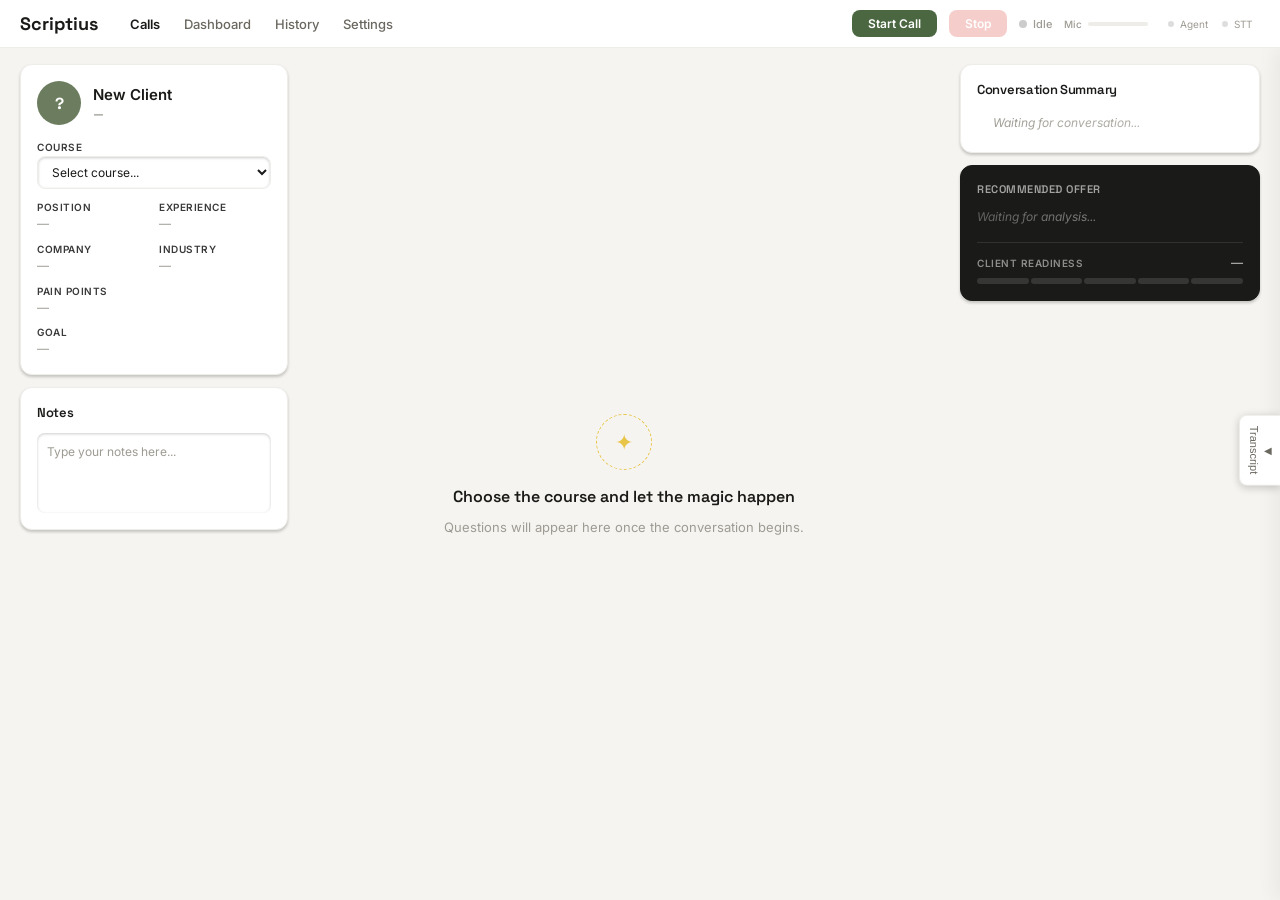
==== commit 10a5194b: "Visual parity pass: align UI to Paper design spec - Fix card/container shadows (0 2px 3px rgba(0,0,0" ====
--- a/server/public/index.html
+++ b/server/public/index.html
@@ -7,7 +7,7 @@
   <link rel="preconnect" href="https://fonts.googleapis.com" />
   <link rel="preconnect" href="https://fonts.gstatic.com" crossorigin />
   <link href="https://fonts.googleapis.com/css2?family=Inter:wght@400;500;600;700&family=Space+Grotesk:wght@500;600;700&display=swap" rel="stylesheet" />
-  <link rel="stylesheet" href="style.css" />
+  <link rel="stylesheet" href="style.css?v=2" />
 </head>
 <body>
 
@@ -111,6 +111,15 @@
 
     <!-- Center: Script Sections -->
     <main class="content-center">
+
+      <!-- Pre-call empty state -->
+      <div id="centerEmpty" class="center-empty">
+        <span class="center-empty-icon">✦</span>
+        <p class="center-empty-heading">Choose the course and let the magic happen</p>
+        <p class="center-empty-sub">Questions will appear here once the conversation begins.</p>
+      </div>
+
+      <div id="sectionWrap" class="hidden">
       <!-- Qualification Section -->
       <div id="sectionQualification" class="script-section active">
         <div class="section-header">
@@ -157,6 +166,7 @@
           <span class="waiting-text">Waiting for AI to generate questions...</span>
         </div>
       </div>
+      </div><!-- /sectionWrap -->
     </main>
 
     <!-- Right Sidebar: Summary + Offer -->
@@ -248,23 +258,44 @@
         <h3 class="card-title">Notes</h3>
         <div id="summaryNotesBody" class="notes-body readonly"></div>
       </div>
+      <div class="card">
+        <h3 class="card-title">To-do After Call</h3>
+        <ul id="todoList" class="todo-list">
+          <li class="waiting-text">Will appear after call analysis...</li>
+        </ul>
+      </div>
     </div>
   </div>
 </div>
 
 <!-- ── Page: Dashboard ─────────────────────────────────────── -->
 <div id="page-dashboard" class="page">
-  <div class="coming-soon"><h1>Dashboard</h1><p>Coming Soon</p></div>
+  <div class="coming-soon">
+    <h1>Dashboard</h1>
+    <div class="coming-soon-divider"></div>
+    <p class="coming-soon-label">Coming Soon</p>
+    <p class="coming-soon-desc">We're building analytics and insights to help you track your sales performance.</p>
+  </div>
 </div>
 
 <!-- ── Page: History ───────────────────────────────────────── -->
 <div id="page-history" class="page">
-  <div class="coming-soon"><h1>History</h1><p>Coming Soon</p></div>
+  <div class="coming-soon">
+    <h1>History</h1>
+    <div class="coming-soon-divider"></div>
+    <p class="coming-soon-label">Coming Soon</p>
+    <p class="coming-soon-desc">Browse and review all your past calls, transcripts, and scores.</p>
+  </div>
 </div>
 
 <!-- ── Page: Settings ──────────────────────────────────────── -->
 <div id="page-settings" class="page">
-  <div class="coming-soon"><h1>Settings</h1><p>Coming Soon</p></div>
+  <div class="coming-soon">
+    <h1>Settings</h1>
+    <div class="coming-soon-divider"></div>
+    <p class="coming-soon-label">Coming Soon</p>
+    <p class="coming-soon-desc">Configure your scripts, integrations, and team preferences.</p>
+  </div>
 </div>
 
 <!-- ── Transcript Slide-out Panel ──────────────────────────── -->
@@ -290,6 +321,6 @@
   <div id="micValue">0</div>
 </div>
 
-<script src="app.js"></script>
+<script src="app.js?v=2"></script>
 </body>
 </html>
--- a/server/public/style.css
+++ b/server/public/style.css
@@ -21,8 +21,9 @@
   --radius-sm: 8px;
   --radius-md: 12px;
   --radius-pill: 100px;
-  --shadow-sm: 0 1px 2px rgba(26, 26, 24, 0.03);
-  --shadow-md: 0 2px 8px rgba(26, 26, 24, 0.06);
+  --yellow-light: #FFE079;
+  --shadow-sm: 0 2px 3px rgba(0, 0, 0, 0.20);
+  --shadow-md: 0 2px 8px rgba(0, 0, 0, 0.20);
   --transition: 0.2s cubic-bezier(0.4, 0, 0.2, 1);
 }
 
@@ -302,6 +303,7 @@
 }
 
 .client-role {
+  font-family: 'Space Grotesk', sans-serif;
   font-size: 12px;
   color: var(--text-secondary);
   margin-top: 2px;
@@ -320,6 +322,7 @@
   font-family: inherit;
   color: var(--text-primary);
   background: var(--surface);
+  box-shadow: 0 1px 3px rgba(0, 0, 0, 0.20) inset;
   cursor: pointer;
   outline: none;
   transition: border-color var(--transition);
@@ -339,7 +342,7 @@
   display: block;
   font-size: 10px;
   font-weight: 600;
-  color: var(--text-muted);
+  color: #393939;
   text-transform: uppercase;
   letter-spacing: 0.5px;
   margin-bottom: 3px;
@@ -348,20 +351,21 @@
 .field-value {
   display: block;
   font-size: 12px;
-  color: var(--text-secondary);
+  color: var(--text-muted);
   line-height: 1.4;
   word-break: break-word;
 }
 
 /* ── Notes Card ────────────────────────────────────────────── */
 .notes-card {
-  background: var(--surface-warm);
+  background: var(--surface);
 }
 
 .notes-body {
   min-height: 80px;
   padding: 10px;
-  background: var(--surface-warm-deep);
+  background: var(--surface);
+  box-shadow: 0 1px 3px rgba(0, 0, 0, 0.20) inset;
   border-radius: var(--radius-sm);
   font-size: 12px;
   line-height: 1.5;
@@ -378,7 +382,7 @@
 
 .notes-body.readonly {
   cursor: default;
-  background: var(--surface-warm);
+  background: var(--surface);
 }
 
 /* ── Center Content ────────────────────────────────────────── */
@@ -400,8 +404,8 @@
   transition: border-color var(--transition), opacity var(--transition);
 }
 
-.script-section.active { border-color: var(--yellow); }
-.script-section.covered { opacity: 0.55; }
+.script-section.active { border-color: var(--yellow-light); }
+.script-section.covered { opacity: 0.55; filter: blur(2px); }
 
 .section-header {
   display: flex;
@@ -421,8 +425,8 @@
 }
 
 .section-dot.active {
-  border-color: var(--yellow);
-  background: var(--yellow);
+  border-color: var(--yellow-light);
+  background: var(--yellow-light);
 }
 
 .section-dot.done {
@@ -459,7 +463,7 @@
 }
 
 .section-badge.ask-now {
-  background: var(--yellow-bg);
+  background: rgba(232, 197, 71, 0.12);
   color: #b8922e;
 }
 
@@ -796,7 +800,7 @@
   right: 0;
   width: 440px;
   height: calc(100vh - 48px);
-  background: var(--surface);
+  background: var(--bg);
   border-left: 1px solid var(--border);
   box-shadow: -4px 0 20px rgba(0, 0, 0, 0.06);
   transform: translateX(100%);
@@ -815,19 +819,22 @@
   align-items: center;
   gap: 12px;
   padding: 14px 16px;
+  background: var(--bg);
   border-bottom: 1px solid var(--border);
   flex-shrink: 0;
 }
 
 .transcript-panel-header h3 {
+  font-family: 'Space Grotesk', sans-serif;
   font-size: 14px;
   font-weight: 600;
 }
 
 .transcript-count {
+  font-family: 'Space Grotesk', sans-serif;
   font-size: 11px;
-  color: var(--text-muted);
-  font-weight: 500;
+  color: #000;
+  font-weight: 400;
 }
 
 .transcript-close {
@@ -902,12 +909,13 @@
 
 /* ── Transcript Entry ──────────────────────────────────────── */
 .transcript-entry {
-  background: var(--bg);
+  background: var(--surface);
   border: 1px solid var(--border);
   border-left: 4px solid var(--border);
   border-radius: var(--radius-sm);
   padding: 8px 12px;
   margin-bottom: 8px;
+  box-shadow: 0 2px 3px rgba(0, 0, 0, 0.20) inset;
   transition: opacity var(--transition), border-color var(--transition);
 }
 
@@ -936,6 +944,7 @@
 }
 
 .transcript-speaker {
+  font-family: 'Space Grotesk', sans-serif;
   font-size: 10px;
   font-weight: 600;
   text-transform: uppercase;
@@ -992,6 +1001,33 @@
 .summary-sidebar {
   width: 320px;
   min-width: 320px;
+  display: flex;
+  flex-direction: column;
+  gap: 16px;
+}
+
+/* ── To-do After Call ─────────────────────────────────────── */
+.todo-list {
+  list-style: none;
+  display: flex;
+  flex-direction: column;
+  gap: 8px;
+}
+
+.todo-list li:not(.waiting-text)::before {
+  content: '•';
+  color: var(--green);
+  font-size: 14px;
+  margin-right: 8px;
+  flex-shrink: 0;
+}
+
+.todo-list li:not(.waiting-text) {
+  display: flex;
+  align-items: flex-start;
+  font-size: 13px;
+  color: var(--text-secondary);
+  line-height: 1.4;
 }
 
 .summary-header-card {
@@ -1112,6 +1148,46 @@
   font-style: italic;
 }
 
+/* ── Center Empty State (pre-call) ─────────────────────────── */
+.center-empty {
+  display: flex;
+  flex-direction: column;
+  align-items: center;
+  justify-content: center;
+  height: 100%;
+  min-height: 400px;
+  gap: 12px;
+  text-align: center;
+}
+
+.center-empty-icon {
+  width: 56px;
+  height: 56px;
+  border: 1.5px dashed var(--yellow);
+  border-radius: 50%;
+  display: flex;
+  align-items: center;
+  justify-content: center;
+  font-size: 22px;
+  color: var(--yellow);
+  margin-bottom: 4px;
+}
+
+.center-empty-heading {
+  font-family: 'Space Grotesk', sans-serif;
+  font-weight: 600;
+  font-size: 16px;
+  color: var(--text-primary);
+}
+
+.center-empty-sub {
+  font-size: 13px;
+  color: var(--text-muted);
+}
+
+.center-empty.hidden { display: none; }
+.hidden { display: none; }
+
 /* ── Coming Soon ───────────────────────────────────────────── */
 .coming-soon {
   display: flex;
@@ -1119,17 +1195,36 @@
   align-items: center;
   justify-content: center;
   min-height: calc(100vh - 48px);
-  color: var(--text-muted);
+  gap: 0;
+  text-align: center;
+  padding: 0 24px;
 }
 
 .coming-soon h1 {
-  font-size: 48px;
+  font-size: 72px;
   font-weight: 700;
-  margin-bottom: 8px;
-  color: var(--border);
-}
-
-.coming-soon p {
+  color: var(--text-primary);
+  margin-bottom: 20px;
+  letter-spacing: -1px;
+}
+
+.coming-soon-divider {
+  width: 48px;
+  height: 2px;
+  background: var(--red-accent);
+  margin-bottom: 20px;
+}
+
+.coming-soon-label {
   font-size: 16px;
   font-weight: 500;
-}
+  color: var(--text-secondary);
+  margin-bottom: 10px;
+}
+
+.coming-soon-desc {
+  font-size: 14px;
+  color: var(--text-muted);
+  max-width: 420px;
+  line-height: 1.6;
+}
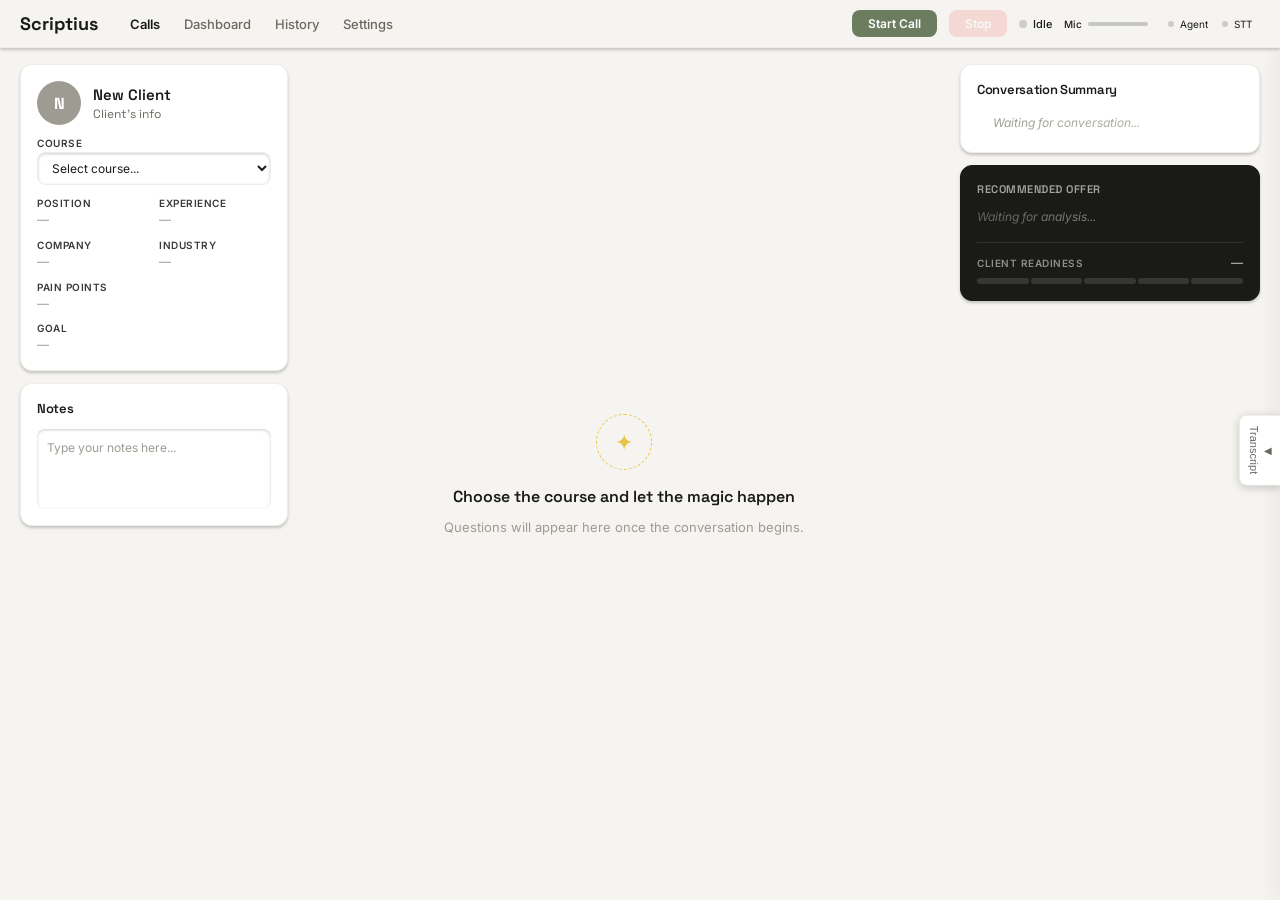
==== commit 30b50637: "Design parity pass v2: header, buttons, status labels, avatar - Header bg: white → #F5F4F0 + shadow " ====
--- a/server/public/index.html
+++ b/server/public/index.html
@@ -57,10 +57,10 @@
     <aside class="sidebar-left">
       <div class="card profile-card">
         <div class="profile-header">
-          <div id="avatar" class="avatar">?</div>
+          <div id="avatar" class="avatar">N</div>
           <div class="profile-info">
             <div id="clientName" class="client-name">New Client</div>
-            <div id="clientRole" class="client-role">&mdash;</div>
+            <div id="clientRole" class="client-role">Client's info</div>
           </div>
         </div>
 
--- a/server/public/style.css
+++ b/server/public/style.css
@@ -47,8 +47,9 @@
 /* ── Header ────────────────────────────────────────────────── */
 .header {
   height: 48px;
-  background: var(--surface);
+  background: var(--bg);
   border-bottom: 1px solid var(--border);
+  box-shadow: 0 2px 3px rgba(0, 0, 0, 0.20);
   display: flex;
   align-items: center;
   justify-content: space-between;
@@ -115,16 +116,16 @@
 .btn:disabled { opacity: 0.4; cursor: not-allowed; }
 
 .btn-start {
-  background: var(--green);
+  background: #6B7D5E;
   color: #fff;
 }
-.btn-start:hover:not(:disabled) { background: #3d5736; }
+.btn-start:hover:not(:disabled) { background: #5c6e50; }
 
 .btn-stop {
-  background: var(--red);
+  background: #F1AFA9;
   color: #fff;
 }
-.btn-stop:hover:not(:disabled) { background: #d4625b; }
+.btn-stop:hover:not(:disabled) { background: #e49e98; }
 
 /* ── Status ────────────────────────────────────────────────── */
 .status {
@@ -147,7 +148,7 @@
 
 #statusText {
   font-size: 11px;
-  color: var(--text-muted);
+  color: var(--text-primary);
   font-weight: 500;
 }
 
@@ -165,14 +166,14 @@
 
 .mic-level-label {
   font-size: 10px;
-  color: var(--text-muted);
+  color: var(--text-primary);
   font-weight: 500;
 }
 
 .level-track {
   width: 60px;
   height: 4px;
-  background: var(--border);
+  background: #C7C7C7;
   border-radius: 2px;
   overflow: hidden;
 }
@@ -197,7 +198,7 @@
   width: 6px;
   height: 6px;
   border-radius: 50%;
-  background: #ddd;
+  background: #ccc;
   display: inline-block;
 }
 
@@ -206,7 +207,7 @@
 
 .conn-label {
   font-size: 10px;
-  color: var(--text-muted);
+  color: var(--text-primary);
   margin-right: 8px;
 }
 
@@ -278,14 +279,14 @@
   display: flex;
   align-items: center;
   gap: 12px;
-  margin-bottom: 16px;
+  margin-bottom: 12px;
 }
 
 .avatar {
   width: 44px;
   height: 44px;
   border-radius: 50%;
-  background: #6B7D5E;
+  background: #9E9B93;
   color: #fff;
   display: flex;
   align-items: center;
@@ -297,6 +298,7 @@
 }
 
 .client-name {
+  font-family: 'Space Grotesk', sans-serif;
   font-weight: 600;
   font-size: 15px;
   color: var(--text-primary);
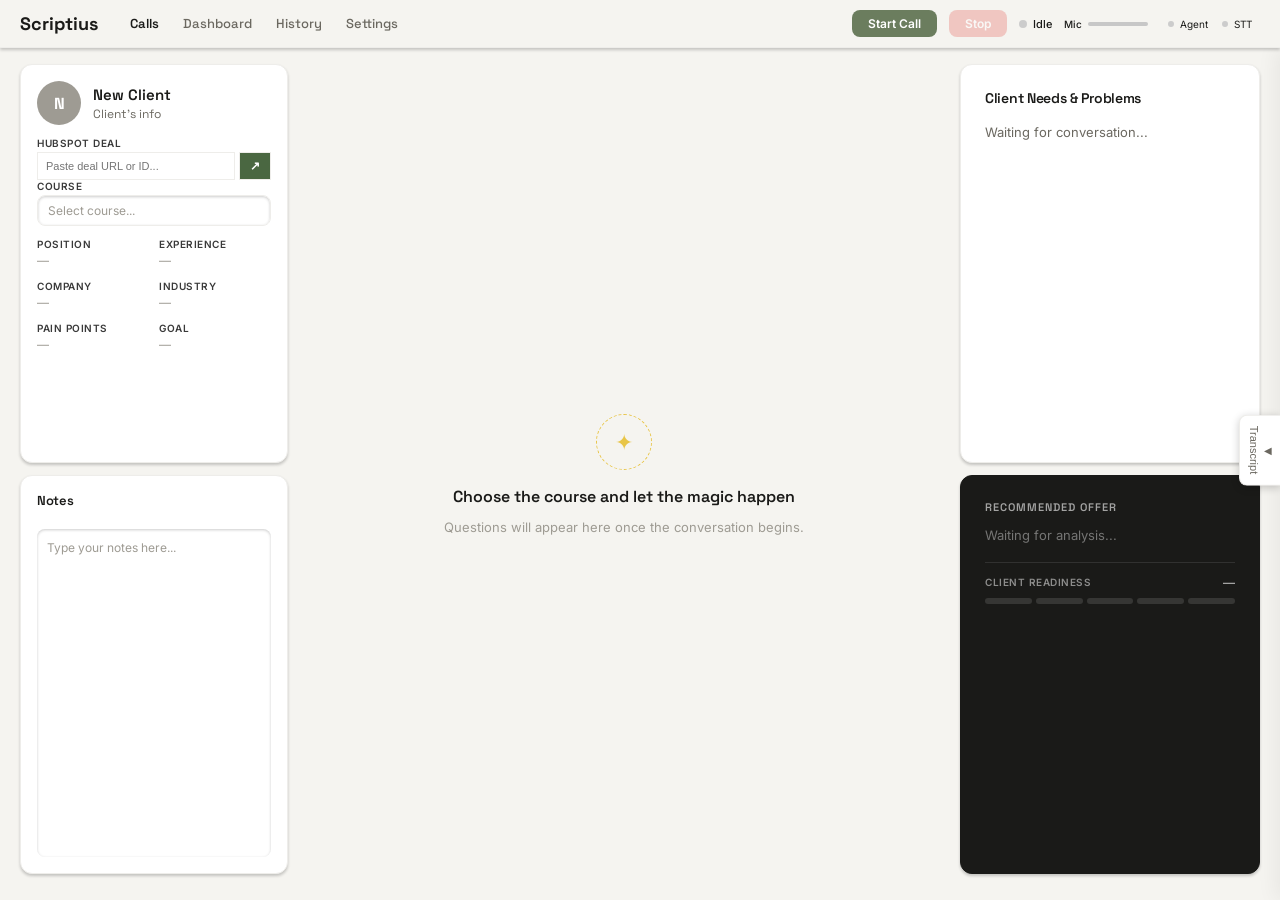
==== commit 81d2040f: "Faster transcription, AI analysis improvements, HubSpot integration, UI overhaul Transcription speed" ====
--- a/server/public/index.html
+++ b/server/public/index.html
@@ -7,7 +7,7 @@
   <link rel="preconnect" href="https://fonts.googleapis.com" />
   <link rel="preconnect" href="https://fonts.gstatic.com" crossorigin />
   <link href="https://fonts.googleapis.com/css2?family=Inter:wght@400;500;600;700&family=Space+Grotesk:wght@500;600;700&display=swap" rel="stylesheet" />
-  <link rel="stylesheet" href="style.css?v=2" />
+  <link rel="stylesheet" href="style.css?v=6" />
 </head>
 <body>
 
@@ -64,6 +64,14 @@
           </div>
         </div>
 
+        <div class="profile-field hubspot-field">
+          <label class="field-label">HubSpot Deal</label>
+          <div class="hubspot-input-row">
+            <input id="hubspotInput" type="text" class="hubspot-input" placeholder="Paste deal URL or ID..." />
+            <button id="hubspotLoad" class="hubspot-btn" title="Load from HubSpot">&#8599;</button>
+          </div>
+        </div>
+
         <div class="profile-field course-field">
           <label class="field-label">Course</label>
           <select id="courseSelect" class="course-select">
@@ -90,11 +98,11 @@
             <span class="field-label">Industry</span>
             <span id="statIndustry" class="field-value">&mdash;</span>
           </div>
-          <div class="profile-field full-width">
+          <div class="profile-field">
             <span class="field-label">Pain Points</span>
             <span id="fieldPainPoints" class="field-value">&mdash;</span>
           </div>
-          <div class="profile-field full-width">
+          <div class="profile-field">
             <span class="field-label">Goal</span>
             <span id="fieldGoal" class="field-value">&mdash;</span>
           </div>
@@ -172,18 +180,10 @@
     <!-- Right Sidebar: Summary + Offer -->
     <aside class="sidebar-right">
       <div class="card summary-card">
-        <h3 class="card-title">Conversation Summary</h3>
+        <h3 class="card-title">Client Needs & Problems</h3>
         <ul id="summaryList" class="summary-list">
           <li class="waiting-text">Waiting for conversation...</li>
         </ul>
-        <div id="sentimentRow" class="sentiment-row" style="display:none">
-          <span class="row-label">Sentiment</span>
-          <span id="sentimentBadge" class="sentiment-badge"></span>
-        </div>
-        <div id="objectionRow" class="objection-row" style="display:none">
-          <span class="row-label">Objection</span>
-          <span id="objectionText" class="objection-text"></span>
-        </div>
       </div>
 
       <div class="card offer-card">
@@ -321,6 +321,6 @@
   <div id="micValue">0</div>
 </div>
 
-<script src="app.js?v=2"></script>
+<script src="app.js?v=6"></script>
 </body>
 </html>
--- a/server/public/style.css
+++ b/server/public/style.css
@@ -79,6 +79,7 @@
 
 .nav-link {
   text-decoration: none;
+  font-family: 'Space Grotesk', sans-serif;
   color: var(--text-secondary);
   font-size: 13px;
   font-weight: 500;
@@ -122,10 +123,10 @@
 .btn-start:hover:not(:disabled) { background: #5c6e50; }
 
 .btn-stop {
-  background: #F1AFA9;
+  background: #E8837C;
   color: #fff;
 }
-.btn-stop:hover:not(:disabled) { background: #e49e98; }
+.btn-stop:hover:not(:disabled) { background: #d4625b; }
 
 /* ── Status ────────────────────────────────────────────────── */
 .status {
@@ -265,6 +266,17 @@
   margin-bottom: 12px;
 }
 
+.summary-card .card-title {
+  font-family: 'Space Grotesk', sans-serif;
+  font-size: 14px;
+  font-weight: 600;
+  text-transform: none;
+}
+
+.summary-card, .offer-card {
+  padding: 24px;
+}
+
 /* ── Left Sidebar ──────────────────────────────────────────── */
 .sidebar-left {
   width: 268px;
@@ -272,6 +284,29 @@
   display: flex;
   flex-direction: column;
   gap: 12px;
+  position: sticky;
+  top: 16px;
+  align-self: flex-start;
+  height: calc(100vh - 90px);
+}
+
+.sidebar-left .profile-card {
+  flex: 1;
+  overflow-y: auto;
+  min-height: 0;
+}
+
+.sidebar-left .notes-card {
+  flex: 1;
+  overflow-y: auto;
+  min-height: 0;
+  display: flex;
+  flex-direction: column;
+}
+
+.sidebar-left .notes-body {
+  flex: 1;
+  overflow-y: auto;
 }
 
 /* ── Profile Card ──────────────────────────────────────────── */
@@ -322,15 +357,55 @@
   border-radius: var(--radius-sm);
   font-size: 12px;
   font-family: inherit;
-  color: var(--text-primary);
+  color: var(--text-muted);
   background: var(--surface);
   box-shadow: 0 1px 3px rgba(0, 0, 0, 0.20) inset;
   cursor: pointer;
   outline: none;
+  appearance: none;
+  -webkit-appearance: none;
   transition: border-color var(--transition);
 }
 
+.course-select.has-value {
+  color: var(--text-primary);
+}
+
 .course-select:focus { border-color: var(--green); }
+
+.hubspot-input-row {
+  display: flex;
+  gap: 4px;
+}
+
+.hubspot-input {
+  flex: 1;
+  padding: 6px 8px;
+  border: 1px solid var(--border);
+  border-radius: var(--radius);
+  font-size: 11px;
+  background: var(--card);
+  color: var(--text-primary);
+}
+
+.hubspot-input:focus { border-color: var(--green); outline: none; }
+
+.hubspot-btn {
+  padding: 6px 10px;
+  border: 1px solid var(--border);
+  border-radius: var(--radius);
+  background: var(--green);
+  color: #fff;
+  font-size: 12px;
+  font-weight: 600;
+  cursor: pointer;
+}
+
+.hubspot-btn:hover { opacity: 0.9; }
+.hubspot-btn:disabled { opacity: 0.5; cursor: not-allowed; }
+.hubspot-btn.loading { background: var(--text-muted); }
+.hubspot-btn.success { background: var(--green-check); }
+.hubspot-btn.error { background: var(--red-accent); }
 
 .profile-grid {
   display: grid;
@@ -608,6 +683,22 @@
   display: flex;
   flex-direction: column;
   gap: 12px;
+  position: sticky;
+  top: 16px;
+  align-self: flex-start;
+  height: calc(100vh - 90px);
+}
+
+.sidebar-right .summary-card {
+  flex: 1;
+  overflow-y: auto;
+  min-height: 0;
+}
+
+.sidebar-right .offer-card {
+  flex: 1;
+  overflow-y: auto;
+  min-height: 0;
 }
 
 /* ── Summary Card ──────────────────────────────────────────── */
@@ -619,7 +710,7 @@
 .summary-list li {
   position: relative;
   padding: 4px 0 4px 16px;
-  font-size: 12px;
+  font-size: 13px;
   line-height: 1.5;
   color: var(--text-secondary);
 }
@@ -683,7 +774,7 @@
   color: rgba(255, 255, 255, 0.6);
   font-size: 11px;
   text-transform: uppercase;
-  letter-spacing: 0.5px;
+  letter-spacing: 1px;
 }
 
 .offer-text {
@@ -752,7 +843,7 @@
 
 .readiness-segments {
   display: flex;
-  gap: 2px;
+  gap: 4px;
 }
 
 .readiness-segment {
@@ -765,29 +856,25 @@
 
 .readiness-segment.filled { background: var(--green-light); }
 
-/* ── Waiting / Shimmer ─────────────────────────────────────── */
+/* ── Waiting text ───────────────────────────────────────────── */
 .waiting-text {
   color: var(--text-muted);
-  font-size: 12px;
-  font-style: italic;
-  background: linear-gradient(90deg, var(--text-muted), #c0bdb6, var(--text-muted));
-  background-size: 200% 100%;
-  -webkit-background-clip: text;
-  -webkit-text-fill-color: transparent;
-  background-clip: text;
-  animation: shimmer 2s infinite linear;
+  font-size: 14px;
+  font-style: normal;
+  padding-left: 0 !important;
+  animation: waitingPulse 2.4s ease-in-out infinite;
 }
 
 .waiting-text-light {
   color: rgba(255, 255, 255, 0.4);
-  font-size: 12px;
-  font-style: italic;
-  background: linear-gradient(90deg, rgba(255,255,255,0.3), rgba(255,255,255,0.6), rgba(255,255,255,0.3));
-  background-size: 200% 100%;
-  -webkit-background-clip: text;
-  -webkit-text-fill-color: transparent;
-  background-clip: text;
-  animation: shimmer 2s infinite linear;
+  font-size: 13px;
+  font-style: normal;
+  animation: waitingPulse 2.4s ease-in-out infinite;
+}
+
+@keyframes waitingPulse {
+  0%, 100% { opacity: 1; }
+  50% { opacity: 0.35; }
 }
 
 @keyframes shimmer {
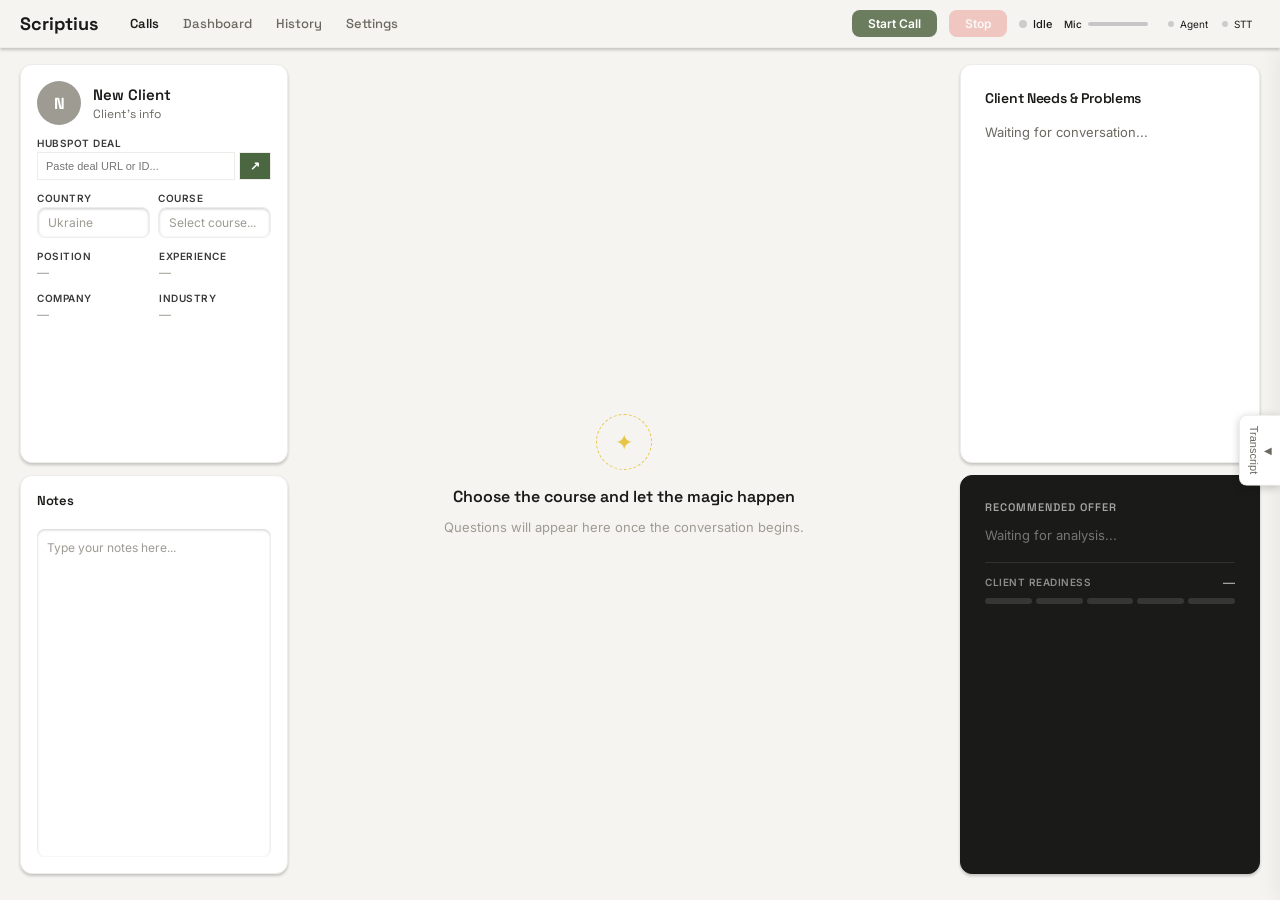
==== commit 2e847c3c: "Dynamic qualification, multi-language, UI polish, bug fixes - Dynamic qualification questions based " ====
--- a/server/public/index.html
+++ b/server/public/index.html
@@ -7,7 +7,7 @@
   <link rel="preconnect" href="https://fonts.googleapis.com" />
   <link rel="preconnect" href="https://fonts.gstatic.com" crossorigin />
   <link href="https://fonts.googleapis.com/css2?family=Inter:wght@400;500;600;700&family=Space+Grotesk:wght@500;600;700&display=swap" rel="stylesheet" />
-  <link rel="stylesheet" href="style.css?v=6" />
+  <link rel="stylesheet" href="style.css?v=12" />
 </head>
 <body>
 
@@ -72,13 +72,22 @@
           </div>
         </div>
 
-        <div class="profile-field course-field">
-          <label class="field-label">Course</label>
-          <select id="courseSelect" class="course-select">
-            <option value="">Select course...</option>
-            <option value="Управління командою">Управління командою &mdash; $500</option>
-            <option value="Excel для бізнесу">Excel для бізнесу &mdash; $500</option>
-          </select>
+        <div class="country-course-row">
+          <div class="profile-field country-field">
+            <label class="field-label">Country</label>
+            <select id="countrySelect" class="course-select">
+              <option value="UA">Ukraine</option>
+              <option value="US">USA</option>
+            </select>
+          </div>
+          <div class="profile-field course-field">
+            <label class="field-label">Course</label>
+            <select id="courseSelect" class="course-select">
+              <option value="">Select course...</option>
+              <option value="Управління командою">Управління командою &mdash; $500</option>
+              <option value="Excel для бізнесу">Excel для бізнесу &mdash; $500</option>
+            </select>
+          </div>
         </div>
 
         <div class="profile-grid">
@@ -98,14 +107,9 @@
             <span class="field-label">Industry</span>
             <span id="statIndustry" class="field-value">&mdash;</span>
           </div>
-          <div class="profile-field">
-            <span class="field-label">Pain Points</span>
-            <span id="fieldPainPoints" class="field-value">&mdash;</span>
-          </div>
-          <div class="profile-field">
-            <span class="field-label">Goal</span>
-            <span id="fieldGoal" class="field-value">&mdash;</span>
-          </div>
+          <!-- Pain Points and Goal hidden from UI but kept in backend for value question triggers -->
+          <span id="fieldPainPoints" style="display:none"></span>
+          <span id="fieldGoal" style="display:none"></span>
         </div>
       </div>
 
@@ -156,7 +160,7 @@
             </div>
             <div class="question-item" data-qid="q-pain">
               <input type="checkbox" class="question-check" />
-              <span class="question-text">З якими основними проблемами ви зараз стикаєтесь і яких цілей хочете досягти?</span>
+              <span class="question-text">Скажіть, а чим зацікавив вас наш курс? Чим він міг би бути вам корисним?</span>
               <span class="question-badge"></span>
             </div>
           </div>
@@ -321,6 +325,6 @@
   <div id="micValue">0</div>
 </div>
 
-<script src="app.js?v=6"></script>
+<script src="app.js?v=12"></script>
 </body>
 </html>
--- a/server/public/style.css
+++ b/server/public/style.css
@@ -346,8 +346,26 @@
   margin-top: 2px;
 }
 
-.course-field {
+.hubspot-field {
   margin-bottom: 12px;
+}
+
+.country-course-row {
+  display: flex;
+  gap: 8px;
+  margin-bottom: 12px;
+}
+
+.country-course-row .profile-field {
+  margin-bottom: 0;
+}
+
+.country-course-row .country-field {
+  flex: 1;
+}
+
+.country-course-row .course-field {
+  flex: 1;
 }
 
 .course-select {
@@ -650,10 +668,17 @@
 /* ── Value Body ────────────────────────────────────────────── */
 .value-body {
   min-height: 40px;
+  display: grid;
+  grid-template-columns: 1fr 1fr;
+  gap: 16px;
+}
+
+.value-body .waiting-text {
+  grid-column: 1 / -1;
 }
 
 .value-group {
-  margin-bottom: 8px;
+  margin-bottom: 0;
 }
 
 .value-group-label {
@@ -794,10 +819,38 @@
 }
 
 .offer-text li::before {
-  content: '\2022';
+  content: '\2713';
   position: absolute;
   left: 0;
   color: rgba(255, 255, 255, 0.4);
+}
+
+.offer-course-name {
+  font-size: 12px;
+  font-weight: 600;
+  color: #fff;
+  margin-bottom: 6px;
+}
+
+.offer-includes {
+  list-style: none;
+  padding: 0;
+  margin-bottom: 8px;
+}
+
+.offer-includes li {
+  padding: 2px 0 2px 14px;
+  position: relative;
+  font-size: 11px;
+  color: rgba(255, 255, 255, 0.75);
+  line-height: 1.4;
+}
+
+.offer-includes li::before {
+  content: '\2713';
+  position: absolute;
+  left: 0;
+  color: #27ae60;
 }
 
 .price-row {
@@ -808,7 +861,7 @@
 
 .price-value {
   font-family: 'Space Grotesk', sans-serif;
-  font-size: 36px;
+  font-size: 22px;
   font-weight: 700;
   color: #fff;
 }
@@ -854,7 +907,11 @@
   transition: background var(--transition);
 }
 
-.readiness-segment.filled { background: var(--green-light); }
+.readiness-segment.level-1 { background: #c0392b; }
+.readiness-segment.level-2 { background: #e74c3c; }
+.readiness-segment.level-3 { background: #f1c40f; }
+.readiness-segment.level-4 { background: #82cb67; }
+.readiness-segment.level-5 { background: #27ae60; }
 
 /* ── Waiting text ───────────────────────────────────────────── */
 .waiting-text {
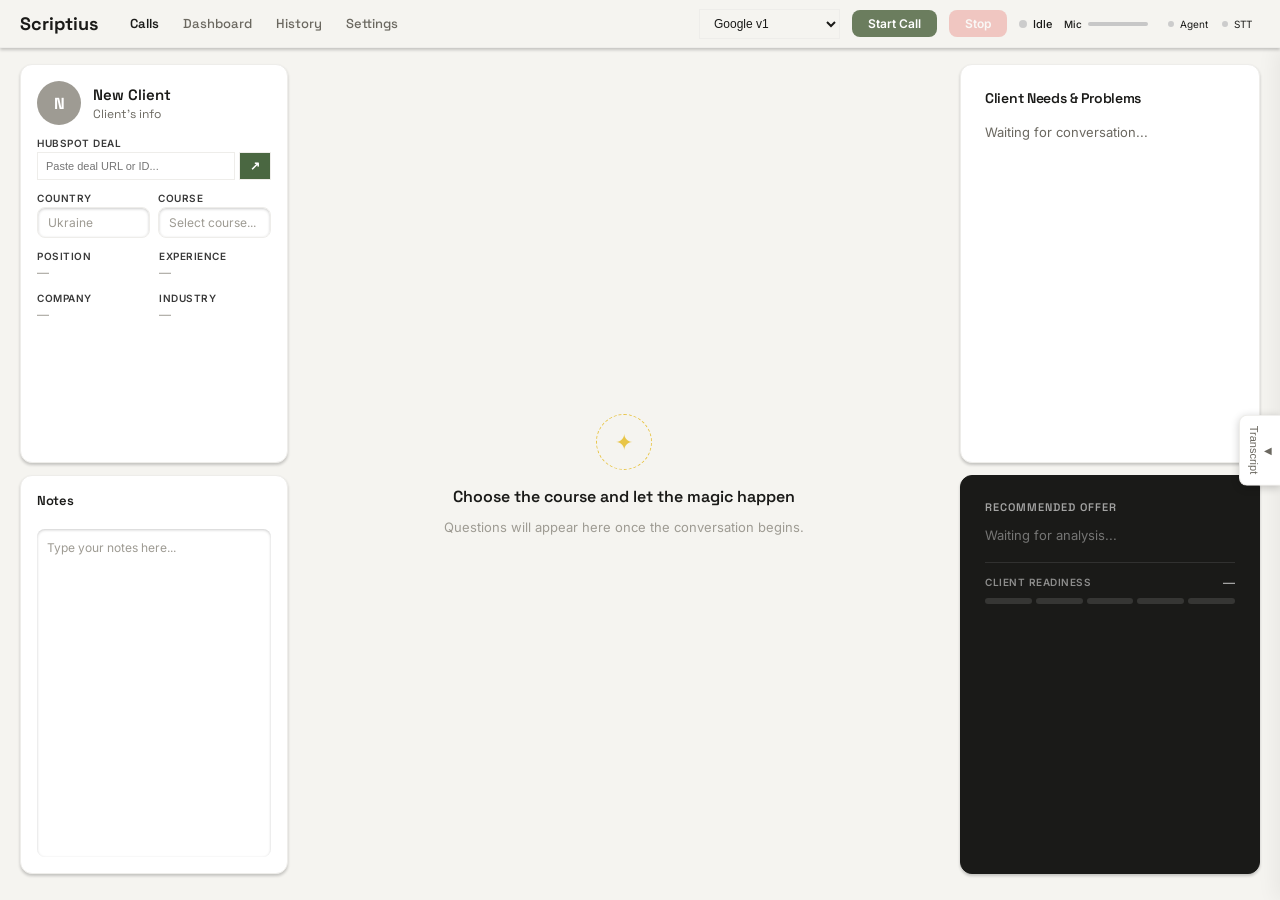
==== commit ad0a854a: "Multi-country support, Deepgram + Speechmatics integration, STT speed/quality tuning - Added 6 new c" ====
--- a/server/public/index.html
+++ b/server/public/index.html
@@ -7,7 +7,7 @@
   <link rel="preconnect" href="https://fonts.googleapis.com" />
   <link rel="preconnect" href="https://fonts.gstatic.com" crossorigin />
   <link href="https://fonts.googleapis.com/css2?family=Inter:wght@400;500;600;700&family=Space+Grotesk:wght@500;600;700&display=swap" rel="stylesheet" />
-  <link rel="stylesheet" href="style.css?v=12" />
+  <link rel="stylesheet" href="style.css?v=14" />
 </head>
 <body>
 
@@ -24,6 +24,12 @@
   </div>
   <div class="header-right">
     <div class="header-controls">
+      <select id="sttSelect" class="header-stt-select" title="STT Engine">
+        <option value="latest_long_v1">Google v1</option>
+        <option value="chirp_v2">Google Chirp v2</option>
+        <option value="deepgram">Deepgram Nova-3</option>
+        <option value="speechmatics">Speechmatics</option>
+      </select>
       <button id="btnStart" class="btn btn-start">Start Call</button>
       <button id="btnStop" class="btn btn-stop" disabled>Stop</button>
       <div class="status">
@@ -78,6 +84,12 @@
             <select id="countrySelect" class="course-select">
               <option value="UA">Ukraine</option>
               <option value="US">USA</option>
+              <option value="HU">Hungary</option>
+              <option value="PL">Poland</option>
+              <option value="CZ">Czech Republic</option>
+              <option value="TR">Turkey</option>
+              <option value="RO">Romania</option>
+              <option value="ES">Spain</option>
             </select>
           </div>
           <div class="profile-field course-field">
@@ -89,6 +101,7 @@
             </select>
           </div>
         </div>
+
 
         <div class="profile-grid">
           <div class="profile-field">
@@ -325,6 +338,6 @@
   <div id="micValue">0</div>
 </div>
 
-<script src="app.js?v=12"></script>
+<script src="app.js?v=13"></script>
 </body>
 </html>
--- a/server/public/style.css
+++ b/server/public/style.css
@@ -96,6 +96,22 @@
   gap: 20px;
 }
 
+.header-stt-select {
+  padding: 6px 10px;
+  border: 1px solid var(--border);
+  border-radius: var(--radius);
+  background: var(--card);
+  color: var(--text-primary);
+  font-size: 12px;
+  font-weight: 500;
+  cursor: pointer;
+  outline: none;
+}
+
+.header-stt-select:focus {
+  border-color: var(--green);
+}
+
 .header-controls {
   display: flex;
   align-items: center;
@@ -347,6 +363,10 @@
 }
 
 .hubspot-field {
+  margin-bottom: 12px;
+}
+
+.stt-field {
   margin-bottom: 12px;
 }
 
